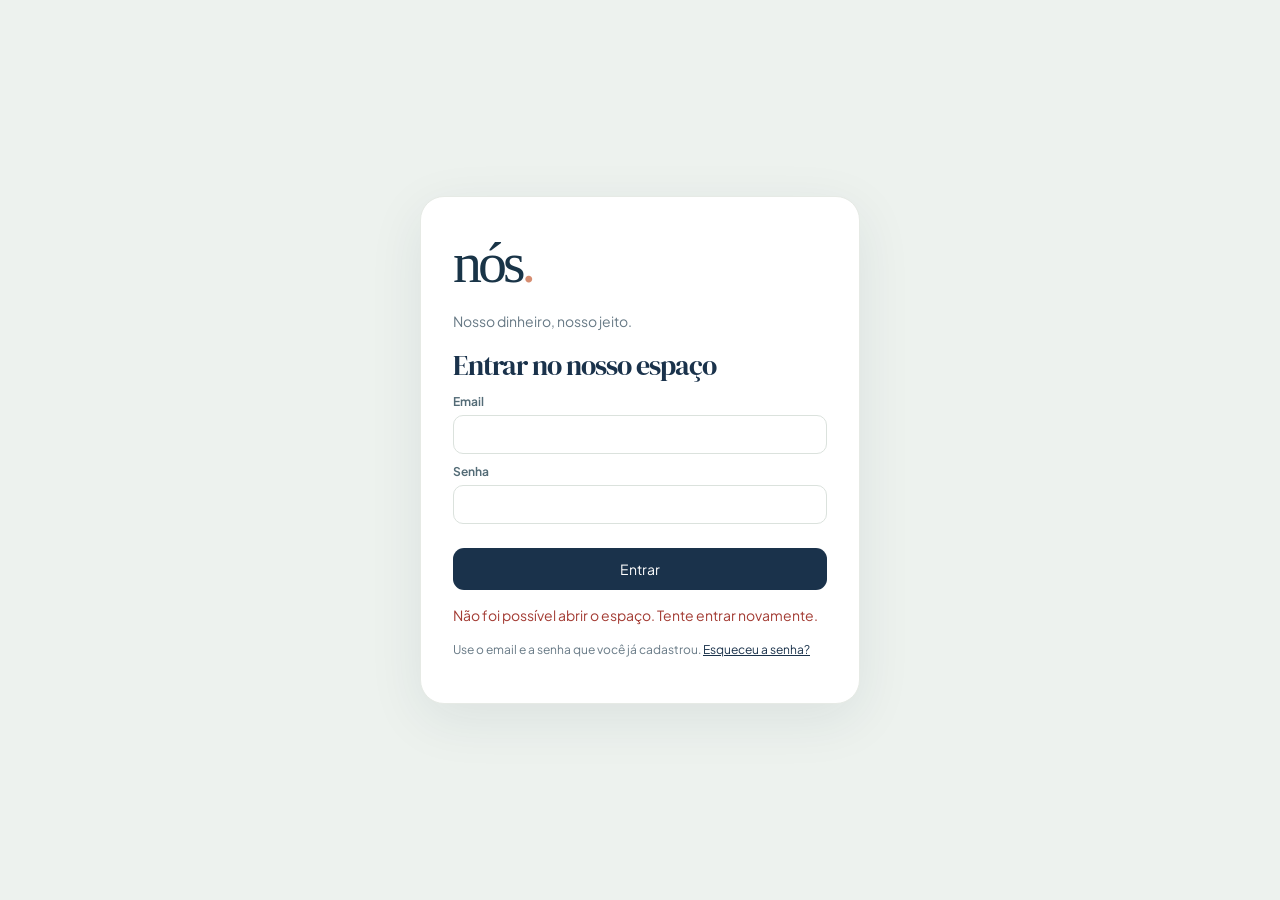
==== index.html @ 78477b03 "Permite abrir detalhes das receitas por categoria em index.html" ====
<!doctype html><html lang="pt"><head><link rel="manifest" href="/manifest.webmanifest"><link rel="apple-touch-icon" sizes="180x180" href="/icon-180.png"><link rel="icon" type="image/png" sizes="192x192" href="/icon-192.png"><meta name="apple-mobile-web-app-capable" content="yes"><meta name="apple-mobile-web-app-title" content="nós."><meta name="theme-color" content="#1A324B"><meta charset="utf-8"><meta name="viewport" content="width=device-width,initial-scale=1"><title>nós. · Finanças</title><link rel="preconnect" href="https://fonts.googleapis.com"><link rel="preconnect" href="https://fonts.gstatic.com" crossorigin><link href="https://fonts.googleapis.com/css2?family=DM+Serif+Display&family=Plus+Jakarta+Sans:wght@400;500;600;700&display=swap" rel="stylesheet"><link rel="stylesheet" href="nos.css"></head><body><section id="loginScreen" class="login-screen" hidden><div class="login-card"><div class="login-brand">nós<span>.</span></div><p>Nosso dinheiro, nosso jeito.</p><h1>Entrar no nosso espaço</h1><form id="loginForm"><label>Email<input id="loginEmail" type="email" autocomplete="username" required></label><label>Senha<input id="loginPassword" type="password" autocomplete="current-password" required></label><button type="submit" id="loginButton">Entrar</button><p id="loginError" role="alert" class="login-error"></p></form><p class="login-help">Use o email e a senha que você já cadastrou. <a href="reset-password.html">Esqueceu a senha?</a></p></div></section><div class="shell" id="appShell" hidden><header><div><strong class="brand">nós<span>.</span></strong><small data-space-tagline>nosso dinheiro, nosso jeito</small></div><div class="headright"><span id="identity">Conectando…</span><button type="button" id="logout" class="soft" hidden>Sair</button><a href="casal-convite.html" data-space-only="couple">Convites</a></div></header><div id="alert" role="status"></div><main><section class="page active" id="inicio"><div class="intro"><div><div class="eyebrow" data-space-eyebrow>NOSSO ESPAÇO FINANCEIRO</div><h1>O dinheiro com mais leveza.</h1><p data-space-intro>Um lugar para cuidar do que é nosso, juntos.</p></div><div class="monthwrap"><label>Mês <input type="month" id="month" min="2026-11"></label></div></div><div class="stats"><article class="stat dark"><div class="balance-title-row"><small>Saldo total das contas</small><button type="button" id="viewAccountBalances" class="balance-eye" aria-label="Ver saldo por conta" title="Ver saldo por conta"><svg viewBox="0 0 24 24" width="22" height="22" fill="none" stroke="currentColor" stroke-width="1.8" stroke-linecap="round" stroke-linejoin="round" aria-hidden="true"><path d="M2 12s3.6-7 10-7 10 7 10 7-3.6 7-10 7S2 12 2 12Z"/><circle cx="12" cy="12" r="3"/></svg></button></div><strong id="balance">€ 0,00</strong><span>Saldo inicial + todos os movimentos</span></article><article class="stat"><small>Receitas do mês</small><strong id="income">€ 0,00</strong></article><article class="stat"><small>Despesas do mês</small><strong id="expense">€ 0,00</strong></article><details class="investment-disclosure"><summary>Investimentos <span class="investment-expand">Ver património investido</span></summary><div class="investment-detail-grid"><div><small>Investido · indisponível para uso</small><strong id="invested">€ 0,00</strong></div><div><small>Património total · disponível + investido</small><strong id="netWorth">€ 0,00</strong></div></div><div id="investmentCurrencies" class="investment-currencies"></div></details></div><article class="panel"><div class="panelhead"><h2>Previsão do mês</h2><button class="soft" data-page="movimentos">Gerir fixos</button></div><div id="forecast"></div><p class="forecast-help">Valores previstos não alteram o saldo. Só os movimentos efetivamente registados entram nas contas.</p></article><div class="two"><article class="panel"><div class="panelhead"><h2>Movimentos recentes</h2><button class="textbtn" data-page="movimentos">Ver todos →</button></div><div id="recent"></div></article><article class="panel"><h2>Nosso planejamento</h2><div id="modeSummary"></div><h3>Metas</h3><div id="goalsSummary"></div><h3>Orçamento por categoria</h3><div id="homeBudgetChart"></div><button class="soft" data-page="casal">Gerir metas e perfis</button></article></div></section>
<section class="page" id="movimentos"><div class="sectionhead"><div><div class="eyebrow">O DIA A DIA</div><h1>Movimentos</h1></div><button data-modal="transaction">+ Novo movimento</button></div><article class="panel"><div class="panelhead"><h2>Receitas e gastos fixos</h2><button data-modal="recurring">+ Fixo</button></div><p class="forecast-help">Cadastre valores mensais previstos. Use “Registar” para criar um movimento real, podendo ajustar o valor e a nota antes de guardar.</p><div id="recurringList"></div></article><article class="panel"><div class="panelhead"><h2>Investimentos</h2><button id="newInvestment" data-modal="investment">+ Investir / Resgatar</button></div><div id="investmentMovements"></div></article><div class="panel"><div class="movements-list-header"><h2>Movimentos</h2><button type="button" class="movements-add-button" data-modal="transaction">+ Movimento</button></div><div class="filters"><label>Tipo <select id="filterKind"><option value="">Todos</option><option value="income">Receitas</option><option value="expense">Despesas</option><option value="transfer">Transferências</option></select></label><label>Conta <select id="filterAccount"><option value="">Todas as contas</option></select></label><label>Categoria <select id="filterCategory"><option value="">Todas as categorias</option></select></label><label>Período <select id="filterPeriod"><option value="month">Mês selecionado</option><option value="all">Todo o histórico novo</option></select></label></div><div id="txList"></div></div></section>
<section class="page" id="contas"><div class="sectionhead"><div><div class="eyebrow">NOSSO JEITO</div><h1 data-space-label>Casal</h1></div></div><div class="casal-tabs" aria-label="Secções de Casal"><button type="button" data-page="casal">Perfis e organização</button><button type="button" data-page="contas">Contas e categorias</button></div><div class="sectionhead"><h2>Contas bancárias</h2><button data-modal="account">+ Nova conta</button></div><p class="hint">As contas criadas nesta versão são compartilhadas com as duas pessoas. As contas antigas não aparecem aqui.</p><div id="accountCards" class="accountgrid"></div><div class="panel"><h2>Categorias</h2><button class="soft" data-modal="category">+ Nova categoria</button><div id="categoryList"></div></div></section>
<section class="page" id="casal"><div class="sectionhead"><div><div class="eyebrow">NOSSO JEITO</div><h1 data-space-label>Casal</h1></div></div><div class="casal-tabs" aria-label="Secções de Casal"><button type="button" data-page="casal">Perfis e organização</button><button type="button" data-page="contas">Contas e categorias</button></div><div class="two"><article class="panel"><h2 data-space-label>Casal</h2><div id="profiles"></div></article><article class="panel"><div class="panelhead"><h2>Patrimônio investido</h2><button id="sharedInvestmentEdit" class="soft" data-modal="investmentShared">Editar saldo inicial do casal</button></div><div id="investmentSummary"></div></article><article class="panel" data-space-only="couple"><h2>Como organizamos o dinheiro</h2><p class="hint">O modelo é escolhido por mês. No modo conjunto não há percentuais nem acertos entre vocês.</p><form id="modeForm"><label>Mês de vigência<input type="month" id="modeMonth" min="2026-11" required></label><label>Modelo financeiro<select id="financialMode"><option value="joint">Conjunto — tudo da família</option><option value="hybrid">Híbrido</option><option value="separate">Individual</option></select></label><div id="splitBlock"><label>Regra de divisão<select id="splitRule"><option value="equal">50/50</option><option value="proportional">Proporcional aos rendimentos</option><option value="custom">Percentuais personalizados</option><option value="fixed">Valor fixo combinado</option></select></label><div id="customSplitFields" hidden><label>Percentual da primeira pessoa (%)<input type="number" id="splitFirst" min="0" max="100" step="0.01" value="50"></label><label>Percentual da segunda pessoa (%)<input type="number" id="splitSecond" min="0" max="100" step="0.01" value="50"></label></div><div id="fixedSplitFields" hidden><label>Valor fixo combinado (€)<input type="number" id="splitFixed" min="0" step="0.01" value="0"></label></div></div><button type="submit">Guardar configuração</button></form><div id="proportionHelp" class="hint"></div><article class="panel" id="settlementCard" data-space-only="couple"><h2>Acertos proporcionais</h2><div id="settlementPanel"></div></article><div id="modeHistory"></div></article></div><article class="panel"><div class="panelhead"><h2>Nossas metas</h2><button data-modal="goal">+ Nova meta</button></div><div id="goalsList"></div></article><article class="panel"><h2>Orçamento por categoria</h2><form id="budgetForm" class="inlineform"><label>Categoria<select id="budgetCategory"></select></label><label>Limite do mês (€)<input type="number" min="0" step="0.01" id="budgetAmount" required></label><button>Guardar limite</button></form><div id="budgetList"></div></article></section>
<section class="page" id="relatorios"><div class="sectionhead"><div><div class="eyebrow">OLHAR PARA FRENTE</div><h1>Relatórios</h1></div></div><div class="panel"><div class="report-filter-bar"><label>Mês do relatório<input id="reportMonth" type="month" min="2026-11"></label><label>Comparar com<input id="reportCompareMonth" type="month" min="2026-11"></label></div><div class="report-charts"><section class="chart-card"><h2>Despesas por categoria</h2><div class="donut-layout"><div id="categoryChart"></div><div id="categoryLegend"></div></div><div id="categoryDetail" class="category-detail" hidden></div></section><section class="chart-card"><h2>Evolução dos últimos 6 meses</h2><div id="monthlyChart" class="monthly-bars"></div><div id="reportComparison" class="report-comparison" hidden></div></section><section class="chart-card"><h2>Receitas realizadas por categoria</h2><div id="incomeCategoryChart"></div><div id="incomeCategoryDetail" class="category-detail" hidden></div></section><section class="chart-card"><h2>Orçamento por categoria</h2><div id="budgetChart"></div></section></div><div id="reportStats" class="report-stats-compact"></div><h2>Movimentos do mês</h2><div id="reportRows"></div></div><div class="reportactions"><button id="excel">Exportar Excel (.xlsx)</button><button class="soft" id="pdf">Guardar PDF / Imprimir</button></div></section></main><nav><button class="selected" data-page="inicio">⌂<span>Início</span></button><button data-page="movimentos">⇄<span>Movimentos</span></button><button type="button" class="mobile-add-transaction" data-modal="transaction" aria-label="Adicionar movimento" title="Novo movimento">+</button><button data-page="casal">♡<span>Casal</span></button><button data-page="relatorios">▥<span>Relatórios</span></button></nav></div>
<dialog id="accountBalancesDialog" aria-labelledby="accountBalancesTitle"><div class="dialoghead"><h2 id="accountBalancesTitle">Saldo por conta</h2><button type="button" id="closeAccountBalances" class="iconbtn" aria-label="Fechar">×</button></div><div id="accountBalancesList"></div><div class="account-balances-total"><span>Saldo total das contas</span><strong id="accountBalancesTotal"></strong></div></dialog><dialog id="dialog"><form id="entityForm"><div class="dialoghead"><h2 id="dialogTitle">Novo</h2><button type="button" id="closeDialog" class="iconbtn">×</button></div><div id="fields"></div><div class="dialogactions"><button type="button" class="soft" id="cancelDialog">Cancelar</button><button type="submit">Guardar</button></div></form></dialog>
<script src="supabase.umd.js"></script><script src="nos.js"></script></body></html>
---- nos.css ----
:root{--navy:#193447;--ink:#253c4a;--muted:#82909a;--ivory:#f7f7f2;--peach:#f7ded0;--sage:#e0eee5;--border:#e6eae5}*{box-sizing:border-box}body{margin:0;background:#e9eeeb;color:var(--ink);font-family:Inter,system-ui,-apple-system,Segoe UI,sans-serif;font-size:14px}.shell{max-width:1180px;min-height:100vh;margin:auto;background:var(--ivory);padding:0 38px 105px;box-shadow:0 15px 70px #203b4615}header{height:94px;display:flex;justify-content:space-between;align-items:center;border-bottom:1px solid var(--border)}.brand{font-family:Georgia,serif;font-size:52px;letter-spacing:-4px;color:var(--navy)}.brand span{color:#d68d71}header small{display:block;color:var(--muted);font-size:11px;margin-top:-6px}.headright{display:flex;align-items:center;gap:20px;color:var(--muted)}a{color:var(--navy)}main{padding-top:32px}.page{display:none}.page.active{display:block}.intro,.sectionhead{display:flex;align-items:center;justify-content:space-between;gap:15px;margin-bottom:27px}.eyebrow{color:#bb836f;font-size:10px;letter-spacing:2px;font-weight:800}h1{font-family:Georgia,serif;color:var(--navy);font-size:35px;letter-spacing:-1px;margin:9px 0}h2{font-family:Georgia,serif;font-size:23px;color:var(--navy);margin:0 0 18px}h3{font-size:15px;color:var(--navy);margin:20px 0 8px}p{line-height:1.6;color:#677985}.intro p{margin:0}.stats{display:grid;grid-template-columns:2fr 1fr 1fr;gap:16px;margin-bottom:24px}.stat{background:white;border:1px solid var(--border);border-radius:20px;padding:25px;min-height:140px}.stat.dark{background:var(--navy);color:white}.stat small,.stat span{display:block;opacity:.7}.stat strong{display:block;font-size:29px;margin:14px 0 8px;letter-spacing:-1px}.two{display:grid;grid-template-columns:1.3fr 1fr;gap:20px;margin-bottom:20px}.panel{background:#fff;border:1px solid var(--border);border-radius:20px;padding:25px;margin-bottom:20px}.panelhead{display:flex;justify-content:space-between;align-items:center;gap:10px}.panelhead h2{margin-bottom:15px}button{cursor:pointer;border:0;border-radius:11px;background:var(--navy);color:#fff;padding:12px 16px;font-weight:650;font:inherit}button:hover{filter:brightness(1.1)}button.soft{background:var(--sage);color:var(--navy)}button.textbtn{background:transparent;color:#b67860;padding:4px}button.danger{background:#fbe6e3;color:#9a3c35}button.tiny{font-size:12px;padding:6px 10px;margin-left:6px}label{display:block;color:#536b76;font-weight:650;font-size:12px;margin:10px 0}input,select,textarea{display:block;width:100%;margin-top:6px;padding:11px 12px;border:1px solid #dbe2dd;border-radius:10px;background:white;color:var(--ink);font:inherit}input:focus,select:focus{outline:2px solid #a2c8b7}input[type=month]{min-width:145px}.filters,.inlineform,.reportactions{display:flex;gap:14px;align-items:end;flex-wrap:wrap}.filters label{min-width:170px}.accountgrid{display:grid;grid-template-columns:repeat(auto-fit,minmax(240px,1fr));gap:15px;margin-bottom:24px}.account{background:white;border:1px solid var(--border);border-radius:17px;padding:22px}.account strong{font-size:24px;display:block;margin:14px 0}.item{padding:14px 0;border-bottom:1px solid #edf0ed;display:flex;align-items:center;justify-content:space-between;gap:12px}.item:last-child{border:0}.item b{display:block}.item small{color:var(--muted);display:block;margin-top:4px}.amount{font-weight:750;white-space:nowrap}.positive{color:#2b8b70}.negative{color:#d27b66}.empty{color:var(--muted);padding:24px 0}.hint{background:#f3f6f2;border-radius:12px;padding:12px 15px}.pill{display:inline-block;background:#f4e9df;padding:5px 9px;border-radius:20px;color:#8a5a49;font-size:11px}.rowactions{display:flex;align-items:center;flex-wrap:wrap;justify-content:flex-end}nav{position:fixed;bottom:0;left:50%;transform:translateX(-50%);width:min(1180px,100%);height:78px;display:flex;justify-content:center;background:#fff;border-top:1px solid var(--border);z-index:10}nav button{flex:1;max-width:175px;background:transparent;color:#91a0a6;border-radius:0;font-size:22px;padding:9px 4px}nav button span{display:block;font-size:11px;margin-top:3px}nav button.selected{color:var(--navy);background:#f1f5f1}#alert:not(:empty){margin:14px 0;padding:12px 18px;border-radius:12px;background:#f5e7df;color:#713f32}dialog{width:min(480px,94vw);border:0;border-radius:22px;box-shadow:0 20px 100px #172b4050;padding:25px}dialog::backdrop{background:#172b4080}.dialoghead,.dialogactions{display:flex;justify-content:space-between;align-items:center;gap:12px}.dialogactions{justify-content:flex-end;margin-top:20px}.iconbtn{background:#eee;color:#333;font-size:22px;padding:4px 12px}.reportactions{margin:20px 0}#reportRows{overflow-x:auto}table{border-collapse:collapse;width:100%;font-size:12px}td,th{text-align:left;border-bottom:1px solid #e7ece8;padding:11px 9px}#modeHistory{margin-top:18px}#modeHistory small{display:block;margin:8px 0}@media(max-width:700px){.shell{padding:0 15px 95px}.brand{font-size:43px}header{height:75px}.headright{font-size:11px;gap:8px}.intro,.sectionhead{align-items:start}.intro{flex-direction:column}.stats{grid-template-columns:1fr 1fr}.stat.dark{grid-column:1/-1}.stat{padding:18px;min-height:100px}.stat strong{font-size:23px}.two{grid-template-columns:1fr}.panel{padding:18px}.sectionhead h1,h1{font-size:30px}nav{height:70px}nav button{font-size:19px}nav button span{font-size:10px}}@media print{header,nav,button,.monthwrap,.filters,#alert,.reportactions{display:none!important}.shell{box-shadow:none;padding:0}.page{display:none!important}#relatorios{display:block!important}.panel{border:0;padding:0}body{background:white}}

[hidden]{display:none!important}.login-screen{min-height:100vh;display:grid;place-items:center;padding:24px;background:#edf2ee}.login-card{background:white;border:1px solid #e6eae5;border-radius:24px;padding:32px;width:min(440px,100%);box-shadow:0 15px 55px #19344715}.login-brand{font-family:Georgia,serif;font-size:58px;letter-spacing:-4px;color:#193447}.login-brand span{color:#d68d71}.login-card h1{font-size:28px}.login-card form button{width:100%;margin-top:14px}.login-error{color:#a33b33;min-height:1.5em}.login-help{font-size:12px}.headright #logout{padding:8px 12px;font-size:12px}

/* Relatórios visuais e notas dos movimentos */
.report-charts{display:grid;grid-template-columns:1fr 1fr;gap:18px;margin:20px 0}.chart-card{border:1px solid var(--border);border-radius:16px;padding:20px;min-width:0}.chart-card:last-child{grid-column:1/-1}.chart-card h2{font-size:19px}.donut-layout{display:flex;align-items:center;gap:22px;flex-wrap:wrap}.donut{width:190px;height:190px;border-radius:50%;display:grid;place-items:center;flex-shrink:0}.donut-center{background:white;border-radius:50%;width:115px;height:115px;display:flex;flex-direction:column;justify-content:center;align-items:center;text-align:center;padding:8px}.donut-center small{color:var(--muted);font-size:11px}.donut-center strong{font-size:17px}.chart-legend-row{display:grid;grid-template-columns:12px minmax(85px,1fr) auto auto;gap:8px;align-items:center;margin:9px 0}.chart-legend-row small{color:var(--muted)}.legend-dot{width:10px;height:10px;border-radius:3px}.monthly-bars{height:240px;display:flex;align-items:stretch;gap:8px}.month-bar-col{flex:1;min-width:0;display:flex;flex-direction:column;align-items:center;gap:7px}.month-bar-col b{font-size:10px;white-space:nowrap}.month-bar-col small{font-size:10px;color:var(--muted)}.bar-track{height:175px;width:100%;max-width:44px;background:#f0f4f0;border-radius:7px;display:flex;align-items:flex-end;overflow:hidden}.bar-fill{width:100%;background:#79a895;border-radius:7px 7px 0 0;min-height:0}.budget-chart-row{margin:16px 0}.budget-chart-row>div:first-child{display:flex;justify-content:space-between;gap:12px}.budget-chart-row small{color:var(--muted)}.budget-track{height:11px;background:#eef1ec;border-radius:8px;overflow:hidden;margin-top:7px}.budget-fill{height:100%;background:#79a895;border-radius:8px}.budget-fill.over{background:#d78e72}.tx-note{max-width:550px;white-space:pre-wrap;overflow-wrap:anywhere;color:#637783!important}@media(max-width:750px){.report-charts{grid-template-columns:1fr}.chart-card:last-child{grid-column:auto}.donut{width:160px;height:160px}.donut-center{width:100px;height:100px}.chart-legend-row{font-size:12px}}@media print{.report-charts{grid-template-columns:1fr 1fr}.chart-card{break-inside:avoid}.donut{-webkit-print-color-adjust:exact;print-color-adjust:exact}.bar-fill,.budget-fill{-webkit-print-color-adjust:exact;print-color-adjust:exact}}

/* Navegação adaptativa: lateral no desktop, inferior no celular. */
@media (min-width:901px){
  .shell{max-width:1280px;display:grid;grid-template-columns:218px minmax(0,1fr);grid-template-rows:auto auto 1fr;column-gap:0;padding:0 34px 54px 0;align-items:start}
  .shell>header{grid-column:2;grid-row:1;padding-left:34px}
  .shell>#alert{grid-column:2;grid-row:2;margin-left:34px}
  .shell>main{grid-column:2;grid-row:3;padding-left:34px;min-width:0}
  .shell>nav{grid-column:1;grid-row:1 / 4;position:sticky;top:0;left:auto;bottom:auto;transform:none;width:218px;max-width:none;height:100vh;min-height:620px;display:flex;flex-direction:column;justify-content:flex-start;align-items:stretch;padding:118px 14px 26px;gap:8px;background:#fff;border-top:0;border-right:1px solid var(--border);box-shadow:none;z-index:10}
  .shell>nav::before{content:'MENU';position:absolute;top:87px;left:26px;color:#a2afb0;font-size:10px;letter-spacing:2px;font-weight:800}
  .shell>nav button{flex:0 0 auto;max-width:none;width:100%;display:flex;align-items:center;justify-content:flex-start;gap:15px;text-align:left;border-radius:12px;padding:15px 15px;font-size:23px;line-height:1;background:transparent;color:#81929a;transition:background .15s,color .15s}
  .shell>nav button span{display:inline;font-size:14px;margin-top:0;font-weight:650}
  .shell>nav button.selected{color:var(--navy);background:#eaf2ed}
  .shell>nav button:hover{background:#f0f4f0;filter:none}
}
@media (min-width:901px) and (max-width:1120px){.shell{grid-template-columns:188px minmax(0,1fr);padding-right:20px}.shell>nav{width:188px}.shell>header,.shell>main{padding-left:24px}.shell>#alert{margin-left:24px}.stats{grid-template-columns:1.5fr 1fr 1fr}.stat{padding:18px}.stat strong{font-size:23px}}
@media print{.shell{display:block!important;padding:0!important}.shell>main{padding:0!important}}

.forecast-grid{display:grid;grid-template-columns:repeat(4,minmax(0,1fr));gap:12px}.forecast-grid>div{background:#f5f7f4;padding:15px;border-radius:12px}.forecast-grid small{display:block;color:#71848b;margin-bottom:9px}.forecast-grid b{font-size:19px}.forecast-help{font-size:12px;color:#72838c}@media(max-width:700px){.forecast-grid{grid-template-columns:1fr 1fr}.forecast-grid b{font-size:16px}}

/* Ajustes de usabilidade — 10/11/2026 */
#inicio .panelhead:has([data-page="movimentos"]){margin-bottom:24px;}
#inicio .panelhead:has([data-page="movimentos"]) + #forecast{margin-top:18px;}
.account h2{margin-top:16px !important;}
.forecast-tag,.realized-tag{display:inline-flex;align-items:center;font-size:.72rem;font-weight:750;border-radius:999px;padding:3px 7px;margin-right:5px;background:#f4e9d9;color:#73592e;}
.realized-tag{background:#e0f0e7;color:#286348;}
.income-bar-fill{height:100%;background:#6f9d8b;border-radius:999px;}
.emoji-grid{display:grid;grid-template-columns:repeat(8,minmax(0,1fr));gap:5px;padding:10px;margin:8px 0;background:#f8f8f5;border:1px solid #dde4df;border-radius:12px;max-height:200px;overflow:auto;}
.emoji-grid[hidden]{display:none;}
.emoji-option{font-size:1.3rem;min-height:37px;padding:3px;border-radius:8px;background:white;color:#1d3442;}
.emoji-option:hover{background:#e0f0e7;}
@media(max-width:600px){.emoji-grid{grid-template-columns:repeat(6,minmax(0,1fr));}}

/* Patrimônio investido separado do saldo disponível */
.stats{grid-template-columns:repeat(auto-fit,minmax(175px,1fr));}
#investmentSummary .item small{display:block;}
@media(max-width:650px){.stats{grid-template-columns:repeat(2,minmax(0,1fr));}}

/* Refinamentos visuais solicitados: preservar o destaque do saldo e recolher investimentos. */
.stats{grid-template-columns:repeat(2,minmax(0,1fr));}
.stats>.stat.dark{grid-column:1/-1;min-height:220px;padding:34px 38px;display:flex;flex-direction:column;justify-content:center;}
.stats>.stat.dark strong{font-size:clamp(38px,5vw,55px);margin:18px 0 10px;}
.stats>.stat.dark small{font-size:17px;}
.stats>.stat.dark span{font-size:14px;}
.investment-disclosure{grid-column:1/-1;border:1px solid var(--border);background:#fff;border-radius:18px;overflow:hidden;}
.investment-disclosure summary{list-style:none;cursor:pointer;display:flex;align-items:center;justify-content:space-between;gap:12px;padding:17px 22px;font-weight:750;color:var(--navy);}
.investment-disclosure summary::-webkit-details-marker{display:none;}
.investment-disclosure summary::after{content:'⌄';font-size:23px;color:#6f8690;}
.investment-disclosure[open] summary::after{content:'⌃';}
.investment-expand{font-weight:500;color:#7a8b93;font-size:12px;margin-left:auto;}
.investment-detail-grid{display:grid;grid-template-columns:repeat(2,minmax(0,1fr));gap:14px;padding:0 22px 20px;}
.investment-detail-grid>div{background:#f4f7f4;border-radius:13px;padding:18px;}
.investment-detail-grid small{display:block;color:#647983;font-size:12px;}
.investment-detail-grid strong{display:block;color:var(--navy);font-size:25px;margin-top:9px;}
#proportionHelp{font-size:13px;line-height:1.55;overflow-wrap:anywhere;}
#proportionHelp p{margin:0 0 8px;}
#settlementCard{margin-top:18px;padding:22px;}
#settlementCard h2{font-size:21px;}
/* Gráfico circular centrado e legenda em coluna, evitando que o gráfico fique colado à esquerda. */
.donut-layout{display:flex;flex-direction:column;align-items:stretch;gap:20px;}
#categoryChart{width:100%;display:flex;justify-content:center;align-items:center;min-height:205px;}
#categoryLegend{width:100%;}
#categoryChart .donut{width:min(225px,70vw);height:min(225px,70vw);}
/* Receitas e limites lado a lado; limite de orçamento em laranja. */
.report-charts .chart-card:last-child{grid-column:auto;}
.budget-fill,.budget-fill.over{background:#e7a45f;}
@media(max-width:750px){.report-charts{grid-template-columns:1fr;}.investment-detail-grid{grid-template-columns:1fr;}.stats>.stat.dark{min-height:185px;padding:26px;}}

/* Restaurar exatamente a fila de três cartões antes de Investimentos. */
@media(min-width:751px){.stats{grid-template-columns:2fr 1fr 1fr;}.stats>.stat.dark{grid-column:auto;min-height:190px;padding:30px 32px;}.stats>.stat.dark strong{font-size:clamp(32px,3.5vw,49px);}.stats>.stat.dark small{font-size:15px;}.stats>.stat.dark span{font-size:14px;}.stats>.stat:not(.dark){min-height:190px;padding:30px 26px;}.stats>.stat:not(.dark) strong{font-size:clamp(25px,2.5vw,37px);}.investment-disclosure{grid-column:1/-1;}}
@media(max-width:750px){.stats{grid-template-columns:repeat(2,minmax(0,1fr));}.stats>.stat.dark{grid-column:1/-1;}.investment-disclosure{grid-column:1/-1;}}

/* Cartões do resumo ligeiramente mais compactos, sem alterar a ordem. */
@media (min-width:751px){
  #inicio .stats{grid-template-columns:minmax(0,1.8fr) minmax(0,1fr) minmax(0,1fr);gap:13px;}
  #inicio .stats>.stat{min-width:0;min-height:166px;padding:24px 24px;}
  #inicio .stats>.stat.dark{padding:24px 28px;}
  #inicio .stats>.stat.dark strong{font-size:clamp(30px,3.1vw,44px);}
  #inicio .stats>.stat:not(.dark) strong{font-size:clamp(23px,2.25vw,34px);}
}

/* Ajuste 10/11: cartões mais compactos conforme referência enviada. */
@media (min-width:751px){
  #inicio .stats{grid-template-columns:minmax(0,1.75fr) minmax(0,1fr) minmax(0,1fr);gap:12px;}
  #inicio .stats>.stat{min-height:142px;padding:20px 21px;border-radius:19px;}
  #inicio .stats>.stat.dark{padding:20px 24px;}
  #inicio .stats>.stat.dark strong{font-size:clamp(27px,2.65vw,39px);margin:12px 0 8px;}
  #inicio .stats>.stat:not(.dark) strong{font-size:clamp(22px,2.05vw,31px);margin:12px 0 8px;}
  #inicio .stats>.stat small{font-size:14px;}
  #inicio .stats>.stat.dark span{font-size:13px;}
}


/* UI Kit Gemini integrado com a aplicação existente — apenas apresentação. */
:root{--navy:#1A324B;--ink:#1A324B;--muted:#7A8C9E;--ivory:#F8F6F0;--border:#E8ECF0;--terracotta:#D98268;--sage:#e5f0e9}
body{background:#eeeae3;color:var(--ink);font-family:'Plus Jakarta Sans',Inter,system-ui,-apple-system,Segoe UI,sans-serif}
.shell{background:var(--ivory)}
.brand,h1,h2{font-family:'DM Serif Display',Georgia,serif;font-weight:400}
.brand span{color:var(--terracotta)}
.panel,.stat:not(.dark),.account,.chart-card,.investment-disclosure{background:#fff;border-color:var(--border);box-shadow:0 4px 16px -2px rgba(26,50,75,.045)}
.panel,.stat,.account{border-radius:22px}
button{transition:background .15s,transform .15s,filter .15s}
button:active{transform:scale(.98)}
button:focus-visible,a:focus-visible,input:focus-visible,select:focus-visible{outline:2px solid var(--terracotta);outline-offset:2px}
button:not(.soft):not(.textbtn):not(.tiny):not(.danger):not(.iconbtn):not(.mobile-add-transaction){background:var(--navy)}
.sectionhead>button[data-modal=transaction]{background:var(--terracotta)!important}
input:focus,select:focus,textarea:focus{outline:2px solid rgba(217,130,104,.4);border-color:var(--terracotta)}
#recent,#txList{display:flex;flex-direction:column;gap:9px;margin-top:12px}
#recent .tx-item,#txList .tx-item{border:1px solid transparent;background:#F8F6F0;border-radius:15px;padding:13px 14px;gap:12px;align-items:center;transition:background .15s,border-color .15s}
#recent .tx-item:hover,#txList .tx-item:hover{background:#F6E6E1;border-color:#efd9d0}
.tx-main{display:flex;align-items:center;gap:12px;min-width:0;flex:1}
.tx-copy{min-width:0;overflow-wrap:anywhere}
.tx-copy b{font-size:13px;color:var(--navy)}
.tx-copy small{font-size:11px;line-height:1.5}
.tx-type-dot{display:block;width:11px;height:11px;border-radius:50%;flex:none;background:var(--terracotta)}
.tx-income .tx-type-dot{background:#6b9e86}.tx-transfer .tx-type-dot{background:#8198b0}
.tx-item .rowactions{gap:5px}.tx-item .amount{font-size:14px;letter-spacing:-.2px}
.tx-item .negative{color:#B96550}.tx-item .positive{color:#397e65}
.tx-item .tiny{font-size:10px;padding:5px 8px;margin-left:2px}
#inicio .stats>.stat.dark{background:var(--navy)}
#inicio .stats>.stat.dark strong{color:white}
.mobile-add-transaction{display:none}
@media(max-width:900px){
  .shell>nav,nav{background:var(--navy);border-top:0;box-shadow:0 -6px 28px rgba(26,50,75,.16);height:76px;padding:8px 5px max(7px,env(safe-area-inset-bottom));justify-content:space-around}
  nav button{color:#b8c4d0!important;background:transparent!important;border-radius:12px;max-width:none;font-size:20px;padding:5px 2px;min-width:0}
  nav button span{color:inherit;font-size:10px}
  nav button.selected{color:var(--terracotta)!important;background:transparent!important;position:relative}
  nav button.selected::after{content:'';position:absolute;bottom:0;left:50%;transform:translateX(-50%);width:6px;height:6px;border-radius:50%;background:var(--terracotta)}
  nav button:nth-child(2){margin-right:25px}
  nav button:nth-child(3){margin-left:25px}
  nav .mobile-add-transaction{display:flex!important;align-items:center;justify-content:center;position:absolute;left:50%;top:-16px;transform:translateX(-50%);width:56px;height:56px;border-radius:50%;border:4px solid var(--ivory);background:var(--terracotta)!important;color:white!important;font-size:32px;font-weight:400;box-shadow:0 5px 20px rgba(217,130,104,.35);padding:0;z-index:2}
  nav .mobile-add-transaction:active{transform:translateX(-50%) scale(.95)}
  .shell{padding-bottom:110px}
  #recent .tx-item,#txList .tx-item{flex-wrap:wrap}
  .tx-item .rowactions{margin-left:23px;justify-content:flex-start}
}
@media(max-width:380px){nav button span{font-size:9px}.tx-item .amount{font-size:13px}}
@media print{nav .mobile-add-transaction{display:none!important}}

/* Ajustes finais — navegação desktop discreta e movimentos em creme */
@media(min-width:901px){
 .shell>nav button,.shell>nav button:hover,.shell>nav button.selected{background:transparent!important;box-shadow:none!important;}
 .shell>nav button{border-left:3px solid transparent;border-radius:0 10px 10px 0;color:#6f8190!important;}
 .shell>nav button.selected{border-left-color:var(--terracotta);color:var(--navy)!important;font-weight:700;}
 .shell>nav button:hover{color:var(--navy)!important;}
}
#recent .tx-item,#txList .tx-item{background:#F8F6F0!important;border:1px solid #F0EDE7!important;}
#recent .tx-item:hover,#txList .tx-item:hover{background:#F4F1EB!important;border-color:#E9E3DA!important;}
.tx-type-icon{display:flex;align-items:center;justify-content:center;flex:0 0 38px;width:38px;height:38px;border-radius:12px;background:#fff;color:var(--terracotta);font-size:19px;font-weight:700;line-height:1;}
.tx-income .tx-type-icon{color:#397e65}.tx-transfer .tx-type-icon{color:#68829a}


/* Correção mobile 11-11: seis espaços reais na barra, sem botão sobreposto. */
@media (max-width:900px) {
  .shell>nav, nav {
    display:grid;
    grid-template-columns:repeat(6,minmax(0,1fr));
    align-items:center;
    justify-content:stretch;
    gap:0;
    height:calc(72px + env(safe-area-inset-bottom, 0px));
    padding:7px 4px calc(7px + env(safe-area-inset-bottom, 0px));
  }
  .shell>nav>button, nav>button {
    width:100%;min-width:0;max-width:none;
    margin:0!important;
    padding:5px 0;
    align-self:center;
    justify-self:center;
    line-height:1.1;
  }
  .shell>nav>button:nth-child(1),nav>button:nth-child(1){grid-column:1;grid-row:1}
  .shell>nav>button:nth-child(2),nav>button:nth-child(2){grid-column:2;grid-row:1}
  .shell>nav>button:nth-child(3),nav>button:nth-child(3){grid-column:4;grid-row:1}
  .shell>nav>button:nth-child(4),nav>button:nth-child(4){grid-column:5;grid-row:1}
  .shell>nav>button:nth-child(5),nav>button:nth-child(5){grid-column:6;grid-row:1}
  .shell>nav>.mobile-add-transaction,nav>.mobile-add-transaction {
    grid-column:3;grid-row:1;
    display:flex!important;
    position:static!important;
    top:auto;left:auto;
    transform:none!important;
    width:48px;height:48px;
    border:3px solid #fff;
    border-radius:50%;
    margin:0 auto!important;
    padding:0;
    font-size:28px;
    z-index:1;
  }
  nav .mobile-add-transaction:active {transform:scale(.96)!important}
  nav button span{font-size:clamp(8px,2.1vw,10px)}
  .shell{padding-bottom:calc(100px + env(safe-area-inset-bottom, 0px))}
  /* iOS Safari amplia automaticamente inputs com texto inferior a 16px. */
  input,select,textarea,dialog input,dialog select,dialog textarea,
  .login-screen input,.login-screen select {font-size:16px!important}
  html{-webkit-text-size-adjust:100%;text-size-adjust:100%}
}

/* Cabeçalho da lista de movimentos */
.movements-list-header{display:flex;align-items:center;justify-content:space-between;gap:16px;margin-bottom:24px;flex-wrap:wrap}
.movements-list-header h2{margin:0}
.movements-add-button{background:#D98268;color:#fff;border-radius:12px;font-weight:700;white-space:nowrap}
.movements-add-button:hover{background:#c97159}
@media(max-width:480px){.movements-list-header{gap:12px;margin-bottom:20px}.movements-list-header h2{font-size:24px}.movements-add-button{padding:11px 13px;font-size:14px}}

/* Refinamento mobile — quatro destinos e ação central, sem sobreposição. */
.mobile-casal-accounts{display:none}
@media(max-width:900px){
  .shell>nav,nav{grid-template-columns:repeat(5,minmax(0,1fr))!important;gap:0!important;}
  .shell>nav>button[data-page="contas"],nav>button[data-page="contas"]{display:none!important}
  .shell>nav>button[data-page="inicio"],nav>button[data-page="inicio"]{grid-column:1!important;grid-row:1!important}
  .shell>nav>button[data-page="movimentos"],nav>button[data-page="movimentos"]{grid-column:2!important;grid-row:1!important}
  .shell>nav>.mobile-add-transaction,nav>.mobile-add-transaction{grid-column:3!important;grid-row:1!important;position:static!important;width:52px;height:52px;transform:none!important}
  .shell>nav>button[data-page="casal"],nav>button[data-page="casal"]{grid-column:4!important;grid-row:1!important}
  .shell>nav>button[data-page="relatorios"],nav>button[data-page="relatorios"]{grid-column:5!important;grid-row:1!important}
  nav button span{font-size:clamp(9px,2.5vw,11px)!important}
  .mobile-casal-accounts{display:flex;align-items:center;justify-content:space-between;gap:12px}
  .mobile-casal-accounts h2{margin:0 0 4px;font-size:22px}
  .mobile-casal-accounts p{margin:0;font-size:13px}
  .mobile-casal-accounts button{flex-shrink:0}
  .intro .monthwrap{width:auto;max-width:100%}
  .intro .monthwrap label{font-size:12px;margin:0}
  .intro input[type=month]{width:195px!important;min-width:0!important;max-width:100%;padding:10px 12px!important;font-size:16px!important;min-height:44px!important;border-radius:12px}
  #inicio .stats{gap:10px!important}
  #inicio .stats>.stat{min-width:0;min-height:0!important;padding:18px 15px!important;border-radius:20px!important}
  #inicio .stats>.stat.dark{padding:23px 22px!important}
  #inicio .stats>.stat strong{font-size:clamp(19px,5.3vw,26px)!important;letter-spacing:-.8px;overflow-wrap:anywhere}
  #inicio .stats>.stat.dark strong{font-size:clamp(30px,8vw,41px)!important}
  #inicio .stats>.stat small{font-size:12px!important}
  #inicio .stats>.stat.dark span{font-size:12px!important}
  #recurringList .item{display:grid!important;grid-template-columns:minmax(0,1fr) auto;align-items:start;gap:10px 12px;padding:17px 0}
  #recurringList .item>div:first-child{min-width:0;overflow-wrap:anywhere}
  #recurringList .rowactions{display:grid!important;grid-template-columns:repeat(2,minmax(0,1fr));gap:7px;align-items:center;justify-items:stretch;min-width:142px;max-width:166px}
  #recurringList .rowactions>b{grid-column:1/-1;text-align:right;font-size:17px;white-space:nowrap}
  #recurringList .rowactions>button{margin:0!important;padding:9px 7px!important;font-size:12px!important;min-height:36px;white-space:nowrap;text-align:center}
  #recurringList .rowactions>button[data-use-recurring]{grid-column:1/-1;grid-row:2;background:var(--navy)!important;color:white!important}
  #recurringList .rowactions>button[data-edit="recurring"]{grid-column:1;grid-row:3}
  #recurringList .rowactions>button[data-archive-recurring]{grid-column:2;grid-row:3}
  #recurringList .rowactions:not(:has([data-use-recurring]))>button[data-edit="recurring"]{grid-row:2}
  #recurringList .rowactions:not(:has([data-use-recurring]))>button[data-archive-recurring]{grid-row:2}
}
@media(max-width:370px){#recurringList .rowactions{min-width:126px;max-width:136px}#recurringList .rowactions>button{font-size:11px!important;padding:8px 4px!important}}

/* Casal: mesmas secções em desktop e telemóvel */
.shell main .casal-tabs{position:static;transform:none;width:100%;height:auto;display:flex;justify-content:flex-start;gap:8px;padding:5px;background:#f0f0ea;border:0;border-radius:15px;margin:0 0 22px;z-index:auto}
.shell main .casal-tabs button{flex:1;max-width:none;width:auto;background:transparent!important;color:#536b76!important;border:0;border-radius:11px;font-size:14px;line-height:1.3;font-weight:650;padding:12px 14px;white-space:normal}
.shell main .casal-tabs button.active{background:#fff!important;color:#193447!important;box-shadow:0 2px 8px #19344713}
@media(max-width:900px){
  .shell>nav{display:grid!important;grid-template-columns:repeat(5,minmax(0,1fr))!important;align-items:center!important;gap:0!important}
  .shell>nav>button[data-page="inicio"]{grid-column:1!important;grid-row:1!important}
  .shell>nav>button[data-page="movimentos"]{grid-column:2!important;grid-row:1!important}
  .shell>nav>.mobile-add-transaction{grid-column:3!important;grid-row:1!important;display:flex!important;align-items:center!important;justify-content:center!important;position:static!important;transform:none!important;line-height:1!important;padding:0 0 3px!important;font-family:Arial,sans-serif!important;font-size:32px!important;font-weight:400!important;width:52px!important;height:52px!important;margin:0 auto!important}
  .shell>nav>button[data-page="casal"]{grid-column:4!important;grid-row:1!important}
  .shell>nav>button[data-page="relatorios"]{grid-column:5!important;grid-row:1!important}
  .intro .monthwrap{width:auto;max-width:100%}
  .intro .monthwrap label{color:#617680;font-size:12px}
  .intro #month{width:177px!important;max-width:100%!important;min-width:0!important;min-height:42px!important;padding:9px 12px!important;border:1px solid #e1e4de!important;border-radius:12px!important;background:#eceee8!important;color:#193447!important;font-size:16px!important;font-weight:600!important;box-shadow:none!important}
}
@media(min-width:901px){.shell>nav>.mobile-add-transaction{display:none!important}}


/* Ajustes 10/11: separadores Casal independentes da navegação fixa */
.shell main .casal-tabs {display:grid!important;grid-template-columns:minmax(0,1fr) minmax(0,1fr)!important;width:100%!important;min-width:0!important;max-width:100%!important;position:relative!important;left:auto!important;bottom:auto!important;transform:none!important;height:auto!important;overflow:visible!important;box-shadow:none!important;margin:0 0 18px!important;padding:5px!important;background:#eceee9!important;}
.shell main .casal-tabs button {display:flex!important;align-items:center!important;justify-content:center!important;min-width:0!important;width:100%!important;max-width:none!important;min-height:48px!important;margin:0!important;white-space:normal!important;overflow-wrap:anywhere!important;line-height:1.25!important;font-size:clamp(12px,3.2vw,14px)!important;padding:10px 8px!important;}
.shell main .casal-tabs button.active {background:#fff!important;box-shadow:0 2px 8px #19344718!important;}
/* O conteúdo do diálogo mantém a mesma largura ao abrir o teclado e ao focar campos */
#dialog {box-sizing:border-box!important;max-width:calc(100vw - 24px)!important;max-height:calc(100dvh - 24px)!important;overflow-y:auto!important;overscroll-behavior:contain!important;}
#dialog #entityForm,#dialog #fields,#dialog label {min-width:0!important;max-width:100%!important;}
#dialog input,#dialog select,#dialog textarea {min-width:0!important;max-width:100%!important;box-sizing:border-box!important;font-size:16px!important;}
#dialog textarea {resize:vertical;}
@media(max-width:900px){
  #dialog {width:calc(100vw - 24px)!important;margin:auto!important;padding:18px!important;}
  #dialog #fields {display:block!important;}
  #dialog label {width:100%!important;}
  #dialog input,#dialog select,#dialog textarea {width:100%!important;}
  #categoryChart .donut-center strong{font-size:clamp(16px,5vw,23px)!important;line-height:1.1!important;letter-spacing:-.5px!important;white-space:nowrap!important;}
}
/* Mesma apresentação dos movimentos na tabela de relatórios e no PDF */
#reportRows {overflow-x:auto;max-width:100%;border:1px solid #e4e8e5;border-radius:15px;background:#fff;}
#reportRows .report-movements-table{width:100%;border-collapse:collapse;min-width:640px;font-size:13px;}
#reportRows .report-movements-table thead{background:#f8f6f0;color:#1a324b;}
#reportRows .report-movements-table th{font-weight:700;}
#reportRows .report-movements-table th,#reportRows .report-movements-table td{padding:12px 10px;border-bottom:1px solid #e8ece8;vertical-align:top;overflow-wrap:anywhere;}
#reportRows .report-movements-table tr:nth-child(even) td{background:#fbfaf7;}
#reportRows .report-movements-table th:last-child,#reportRows .report-movements-table td:last-child{text-align:right;white-space:nowrap;font-weight:700;color:#1a324b;}
@media print{#reportRows{overflow:visible!important;border:0!important}#reportRows .report-movements-table{min-width:0!important;font-size:9px!important;table-layout:fixed!important}#reportRows .report-movements-table th,#reportRows .report-movements-table td{padding:5px 4px!important;word-break:break-word!important}#reportRows .report-movements-table tr{break-inside:avoid}#reportRows .report-movements-table thead{display:table-header-group}}

/* Refinamentos: relatório, gráfico e cabeçalho consistente de Casal */
#reportRows .report-movements-table th:nth-child(2),
#reportRows .report-movements-table td:nth-child(2) {
  min-width: 98px !important;
  width: 108px;
  white-space: nowrap !important;
  overflow-wrap: normal !important;
  word-break: normal !important;
}
#categoryChart .donut-center strong {
  font-size: 15px !important;
  line-height: 1.1 !important;
  letter-spacing: -0.35px !important;
  white-space: nowrap !important;
}
@media (max-width: 750px) {
  #categoryChart .donut-center strong { font-size: clamp(14px, 4vw, 19px) !important; }
}
@media print {
  #reportRows .report-movements-table th:nth-child(2),
  #reportRows .report-movements-table td:nth-child(2) {
    width: 11% !important;
    min-width: 0 !important;
    white-space: nowrap !important;
    word-break: normal !important;
    overflow-wrap: normal !important;
  }
}

/* PDF e tabela responsivos: versão 11/11 */
#categoryChart .donut-svg{position:relative;background:none!important;isolation:isolate;overflow:visible;}
#categoryChart .donut-svg svg{position:absolute;inset:0;width:100%;height:100%;display:block;overflow:visible;}
#categoryChart .donut-svg .donut-center{position:relative;z-index:1;width:57%;height:57%;margin:auto;}
#categoryChart .donut-svg .donut-center strong{font-size:clamp(13px,2vw,17px)!important;white-space:nowrap!important;}
/* Não impor uma largura fixa à coluna Tipo em detrimento das restantes. */
#reportRows .report-movements-table{table-layout:auto!important;min-width:790px!important;}
#reportRows .report-movements-table th:nth-child(2),
#reportRows .report-movements-table td:nth-child(2){width:auto!important;min-width:78px!important;white-space:nowrap!important;}
#reportRows .report-movements-table th:nth-child(1),
#reportRows .report-movements-table td:nth-child(1){white-space:nowrap!important;}
#reportRows .report-movements-table th:last-child,
#reportRows .report-movements-table td:last-child{white-space:nowrap!important;}
#reportRows .report-movements-table th,
#reportRows .report-movements-table td{overflow-wrap:normal!important;word-break:normal!important;}
@media print {
  @page{size:A4 landscape;margin:12mm;}
  html,body{width:auto!important;overflow:visible!important;background:#fff!important;}
  .shell{width:100%!important;max-width:none!important;min-height:0!important;margin:0!important;padding:0!important;box-shadow:none!important;}
  .shell>nav,.shell nav,body nav,nav,.mobile-add-transaction,.reportactions,header,button{display:none!important;visibility:hidden!important;}
  .shell main{padding:0!important;}
  .report-charts{display:block!important;}
  .report-charts .chart-card{display:block!important;break-inside:avoid-page!important;page-break-inside:avoid!important;margin:0 0 12mm!important;padding:12px!important;}
  #categoryChart{min-height:0!important;}
  #categoryChart .donut-svg{width:165px!important;height:165px!important;min-width:165px!important;min-height:165px!important;}
  #categoryChart .donut-svg .donut-center strong{font-size:13px!important;}
  #categoryChart .donut-svg svg circle{stroke-opacity:1!important;}
  #categoryLegend{width:100%!important;}
  #reportRows{overflow:visible!important;max-width:none!important;border:0!important;}
  #reportRows .report-movements-table{width:100%!important;min-width:0!important;table-layout:auto!important;font-size:9px!important;}
  #reportRows .report-movements-table th,
  #reportRows .report-movements-table td{padding:6px 5px!important;overflow-wrap:break-word!important;word-break:normal!important;}
  #reportRows .report-movements-table th:nth-child(2),
  #reportRows .report-movements-table td:nth-child(2){min-width:70px!important;white-space:nowrap!important;}
  #reportRows .report-movements-table th:nth-child(1),
  #reportRows .report-movements-table td:nth-child(1),
  #reportRows .report-movements-table th:last-child,
  #reportRows .report-movements-table td:last-child{white-space:nowrap!important;}
  #reportRows .report-movements-table tr{break-inside:avoid!important;}
  #reportRows .report-movements-table thead{display:table-header-group!important;}
  .donut-svg,.donut-svg svg,.legend-dot,.bar-fill,.budget-fill,.income-bar-fill{-webkit-print-color-adjust:exact!important;print-color-adjust:exact!important;}
}

/* Ajustes compactos — 11 Nov */
#movimentos .filters{display:grid;grid-template-columns:repeat(3,minmax(0,1fr));gap:8px 10px;align-items:end;margin-bottom:13px}
#movimentos .filters label{min-width:0;margin:0;font-size:12px}
#movimentos .filters select{min-width:0;margin-top:4px;padding:9px 7px;font-size:13px}
#relatorios .reportactions{display:grid;grid-template-columns:repeat(2,minmax(0,1fr));gap:9px;margin:12px 0 15px}
#relatorios .reportactions button{min-width:0;padding:11px 8px;font-size:clamp(11px,2.8vw,14px);line-height:1.2}
#recurringList .rowactions button[data-use-recurring]{font-size:12px!important;letter-spacing:0!important;overflow:visible!important;min-width:0;white-space:nowrap}
#goalsList .item>div:first-child{min-width:0;overflow-wrap:break-word}
#goalsList .item small{overflow-wrap:normal;word-break:normal}
#goalsList .item small .money-amount{white-space:nowrap}
@media(max-width:600px){#movimentos .filters{grid-template-columns:repeat(2,minmax(0,1fr))}#movimentos .filters label:last-child{grid-column:1/-1}#recurringList .rowactions{min-width:150px!important;max-width:175px!important}#recurringList .rowactions>button[data-use-recurring]{font-size:13px!important;padding:10px 4px!important}}

/* Ajustes de usabilidade — Movimentos, fixos, orçamento e filtros */
#movimentos .tx-day{margin:17px 0 22px}
#movimentos .tx-day-heading{margin:0 0 9px 4px;font-size:13px;font-weight:650;color:#607581;text-transform:capitalize}
#movimentos .tx-day-items{display:grid;gap:8px}
#movimentos .tx-reconcile{border:1px solid #e4e9e4;background:#f8faf7;border-radius:14px;padding:13px 15px;margin:12px 0 20px;font-size:12px}
#movimentos .tx-reconcile>b{display:block;margin-bottom:9px;color:#1a324b;font-size:13px}
#movimentos .tx-reconcile>div{display:flex;justify-content:space-between;gap:12px;margin:5px 0}
#movimentos .tx-reconcile strong{font-weight:650;white-space:nowrap}
#movimentos .tx-reconcile small{display:block;color:#647783;line-height:1.5;margin-top:10px}
#recurringList .rowactions{display:flex;flex-wrap:wrap;align-items:center;justify-content:flex-end;gap:5px;min-width:0!important;max-width:none!important}
#recurringList .rowactions>b{width:100%;text-align:right;font-size:14px}
#recurringList .icon-action{width:32px!important;min-width:32px!important;height:32px!important;min-height:32px!important;padding:0!important;display:inline-grid;place-items:center;font-size:19px!important;font-weight:500;line-height:1}
#recurringList .register-action{background:#e0f2e7;color:#17653c;border:1px solid #b6dfc6}
#casal #budgetForm{gap:8px 10px;align-items:end}
#casal #budgetForm label{margin:0;font-size:12px;font-weight:500}
#casal #budgetForm input,#casal #budgetForm select{margin-top:4px;padding:9px 10px;font-size:13px;font-weight:400}
#casal #budgetForm button{padding:10px 12px;font-size:12px}
#movimentos .filters label,#movimentos .filters select,#movimentos .filters option{font-weight:400!important;font-size:12px!important}
#movimentos .filters select{padding:8px 7px}
#relatorios>.reportactions{display:flex;justify-content:flex-end;gap:8px;margin:10px 0 12px}
#relatorios>.reportactions button{flex:0 1 auto;width:auto;padding:9px 13px;font-size:12px;font-weight:550}
@media(max-width:600px){#recurringList .rowactions{min-width:104px!important;max-width:120px!important}#recurringList .icon-action{width:30px!important;min-width:30px!important;height:30px!important;min-height:30px!important}#relatorios>.reportactions button{font-size:11px;padding:9px 11px}}

/* Correções finais: ações fixas em linha, responsividade e moeda do investimento */
#recurringList .recurring-item{align-items:flex-start;gap:12px}
#recurringList .recurring-item>div:first-child{min-width:0;flex:1 1 auto;overflow-wrap:anywhere}
#recurringList .recurring-actions{display:flex!important;flex:0 0 auto;flex-direction:column!important;align-items:flex-end!important;justify-content:flex-start!important;gap:8px!important;width:auto!important;min-width:0!important;max-width:none!important}
#recurringList .recurring-actions>b{display:block!important;width:auto!important;text-align:right!important;white-space:nowrap;font-size:clamp(13px,2.8vw,16px)!important}
#recurringList .recurring-buttons{display:flex!important;flex-direction:row!important;flex-wrap:nowrap!important;align-items:center!important;justify-content:flex-end!important;gap:6px!important;grid-column:auto!important}
#recurringList .recurring-buttons>.icon-action{display:inline-flex!important;align-items:center!important;justify-content:center!important;flex:0 0 34px!important;width:34px!important;min-width:34px!important;max-width:34px!important;height:34px!important;min-height:34px!important;max-height:34px!important;padding:0!important;margin:0!important;grid-row:auto!important;grid-column:auto!important;border-radius:11px!important;font-family:Arial,sans-serif!important;font-size:21px!important;line-height:1!important;font-weight:500!important;letter-spacing:0!important}
#recurringList .recurring-buttons>.register-action{background:#dcf3e4!important;color:#166b3d!important;border:1px solid #b6dec6!important}
#recurringList .recurring-buttons>button[data-archive-recurring]{background:#fbe6e3!important;color:#9a3c35!important}
@media(max-width:600px){#recurringList .recurring-item{gap:8px}#recurringList .recurring-buttons{gap:4px!important}#recurringList .recurring-buttons>.icon-action{flex-basis:30px!important;width:30px!important;min-width:30px!important;max-width:30px!important;height:30px!important;min-height:30px!important;max-height:30px!important;font-size:19px!important}#recurringList .recurring-actions>b{font-size:14px!important}}

/* Moeda à esquerda do montante, com campo compacto */
.investment-currency-row{display:grid;grid-template-columns:minmax(100px,0.34fr) minmax(0,1fr);align-items:end;gap:12px}
.investment-currency-row label{min-width:0}
.investment-currencies{padding:0 22px 18px;display:grid;gap:8px}
.investment-currencies>small{color:#647983}
.investment-other-currency{display:flex;justify-content:space-between;align-items:center;gap:12px;color:#1A324B}
.investment-other-currency strong{font-size:16px;white-space:nowrap}
#recent .tx-day{margin-bottom:8px}
#recent .tx-day-heading{margin:12px 0 6px;font-size:13px;font-weight:650;color:#617580;text-transform:capitalize}
@media(max-width:430px){.investment-currency-row{grid-template-columns:minmax(88px,0.36fr) minmax(0,1fr);gap:8px}}

/* Detalhamento dos saldos no card principal */
.balance-title-row{display:flex;align-items:center;justify-content:space-between;gap:12px}
.balance-title-row small{min-width:0}
.balance-eye{display:grid;place-items:center;flex:0 0 40px;width:40px;height:40px;padding:0;border:1px solid rgba(255,255,255,.35);border-radius:50%;background:rgba(255,255,255,.12);color:#fff}
.balance-eye:hover,.balance-eye:focus-visible{background:rgba(255,255,255,.24)}
#accountBalancesDialog{width:min(440px,calc(100vw - 28px));max-height:80vh;overflow-y:auto}
#accountBalancesDialog .dialoghead h2{margin:0}
#accountBalancesDialog .iconbtn{width:36px;height:36px;display:grid;place-items:center;padding:0;line-height:1}
.account-balance-line,.account-balances-total{display:flex;justify-content:space-between;align-items:center;gap:14px;padding:16px 0;border-bottom:1px solid #e6eae5}
.account-balance-line strong,.account-balances-total strong{text-align:right;white-space:nowrap}
.account-balance-line span{min-width:0;overflow-wrap:anywhere}
.account-balance-line small{color:var(--muted)}
.account-balances-total{border:0;margin-top:8px;font-weight:700}
@media(max-width:420px){.account-balance-line,.account-balances-total{font-size:13px}}

/* Campos dos formulários: tipografia mais leve e legível, sem zoom automático no iPhone */
#dialog #entityForm input:not([type="checkbox"]):not([type="radio"]),
#dialog #entityForm select,
#dialog #entityForm textarea,
#dialog #entityForm option{
 font-family:'Plus Jakarta Sans',system-ui,sans-serif!important;
 font-size:16px!important;
 font-weight:400!important;
 letter-spacing:0!important;
 line-height:1.45!important;
}
#dialog #entityForm input::placeholder,#dialog #entityForm textarea::placeholder{font-weight:400!important;color:#92999d!important;opacity:1}
#dialog #entityForm input[type="date"],#dialog #entityForm input[type="month"]{min-width:0!important;width:100%!important;max-width:100%!important}
#dialog .dialoghead .iconbtn{display:grid;place-items:center;line-height:1!important;min-width:38px;min-height:38px;padding:0!important}

/* Ajuste final de tipografia dos formulários: escala coerente com o app */
#dialog #entityForm input:not([type="checkbox"]):not([type="radio"]),
#dialog #entityForm select,
#dialog #entityForm textarea,
#dialog #entityForm option,
#dialog #fields input:not([type="checkbox"]):not([type="radio"]),
#dialog #fields select,
#dialog #fields textarea {
  font-family:'Plus Jakarta Sans',system-ui,sans-serif!important;
  font-size:14px!important;
  font-weight:400!important;
  line-height:1.45!important;
  letter-spacing:0!important;
}
#dialog #entityForm input::placeholder,
#dialog #fields input::placeholder,
#dialog #entityForm textarea::placeholder,
#dialog #fields textarea::placeholder {font-size:14px!important;font-weight:400!important;opacity:1}
@media(max-width:600px){
  #dialog #entityForm input:not([type="checkbox"]):not([type="radio"]),
  #dialog #entityForm select,#dialog #entityForm textarea,
  #dialog #fields input:not([type="checkbox"]):not([type="radio"]),
  #dialog #fields select,#dialog #fields textarea {font-size:15px!important}
}

/* 17/11 — estabilidade de viewport, datas e navegação em iOS */
html,body{max-width:100%;overflow-x:clip}
.shell,.shell>main,.page,#dialog,#dialog form,#dialog #fields,#dialog label{min-width:0;max-width:100%;box-sizing:border-box}
#dialog{max-width:calc(100vw - 24px);overflow-x:hidden}
#dialog input[type=date],#dialog input[type=month],#dialog input[type=datetime-local]{display:block;inline-size:100%!important;min-inline-size:0!important;max-inline-size:100%!important;-webkit-appearance:none;appearance:none;box-sizing:border-box!important}
#dialog input[type=date]::-webkit-date-and-time-value{min-width:0;text-align:left}
#dialog input[type=date]::-webkit-calendar-picker-indicator{flex-shrink:0}
@media(max-width:900px){
 .shell>nav,body .shell>nav{position:fixed!important;left:0!important;right:0!important;bottom:0!important;top:auto!important;transform:none!important;width:100%!important;max-width:100%!important;min-height:0!important;height:calc(72px + env(safe-area-inset-bottom,0px))!important;z-index:1000!important;padding-bottom:calc(7px + env(safe-area-inset-bottom,0px))!important}
 .shell{padding-bottom:calc(116px + env(safe-area-inset-bottom,0px))!important}
 .shell>header{min-width:0;max-width:100%}.headright{min-width:0;max-width:100%;overflow:hidden}.headright #identity{overflow:hidden;text-overflow:ellipsis;white-space:nowrap;min-width:0}
}
@media print{.shell>nav{display:none!important}}

/* Movimento dividido entre duas contas */
[data-split-controls]{border:1px solid #dce4e8;border-radius:14px;padding:14px;margin:12px 0;}[data-split-controls][hidden],[data-split-details][hidden]{display:none!important}.split-check{display:flex;align-items:center;gap:10px}.split-check input{width:auto!important;flex:none!important}[data-split-details] label{display:block;min-width:0}[data-split-details] input,[data-split-details] select{max-width:100%;min-width:0;box-sizing:border-box}

/* Divisão entre contas: campos claros e valor restante somente leitura */
[data-single-account][hidden],[data-transfer-destination][hidden]{display:none!important}
[data-split-details] input[readonly]{background:#f0f4f2;color:#20374d;opacity:1;cursor:default}

/* 17/11 — refinamento de movimentos, formulários e metas */
.tx-item{display:grid!important;grid-template-columns:minmax(0,1fr) auto!important;align-items:center!important;gap:12px!important}
.tx-item .tx-main{display:flex;min-width:0;gap:10px;align-items:center}
.tx-item .tx-copy{min-width:0;flex:1 1 auto}
.tx-item .tx-copy b{display:block;overflow-wrap:normal;word-break:normal;hyphens:none;line-height:1.3}
.tx-item .tx-copy small{overflow-wrap:break-word;word-break:normal;line-height:1.45}
.tx-item .rowactions{display:flex!important;flex-wrap:nowrap!important;align-items:center!important;justify-content:flex-end!important;gap:6px!important;min-width:0}
.tx-item .rowactions .amount{white-space:nowrap;font-size:clamp(12px,3vw,16px)}
.tx-item .rowactions button{white-space:nowrap;flex-shrink:0}
#modeForm label{display:block;width:100%;min-width:0;box-sizing:border-box}
#modeForm input[type=month],#modeForm select{display:block;width:100%!important;min-width:0!important;max-width:100%!important;box-sizing:border-box!important;min-height:48px}
#goalsList .item{display:grid!important;grid-template-columns:minmax(0,1fr) auto;gap:12px;align-items:center}
#goalsList .item>div:first-child{min-width:0;overflow-wrap:normal;word-break:normal}
#goalsList .rowactions{display:flex!important;flex-wrap:nowrap!important;gap:6px!important;align-items:center}
#goalsList .rowactions button{white-space:nowrap!important;flex-shrink:0!important;padding:9px 11px!important}
[data-category-split]{padding:14px;margin:10px 0;border:1px solid #dce4e8;border-radius:14px}
[data-category-split][hidden]{display:none!important}
[data-category-split] label{display:block;min-width:0}
[data-category-split] input[readonly]{background:#f0f4f2;color:#20374d}
@media(max-width:480px){.tx-item{grid-template-columns:minmax(0,1fr)!important;gap:8px!important}.tx-item .rowactions{justify-content:flex-end!important}.tx-item .tx-copy b{font-size:15px}.tx-item .rowactions .amount{margin-right:auto}.tx-item .tx-type-icon{flex-shrink:0}#goalsList .item{grid-template-columns:minmax(0,1fr)!important}#goalsList .rowactions{justify-content:flex-end!important}}

/* Correção iOS Safari: seletor nativo de mês não pode ultrapassar a margem do cartão. */
#casal .two, #casal .two > .panel, #modeForm {min-width:0;max-width:100%}
#modeForm {display:grid;grid-template-columns:minmax(0,1fr);width:100%;overflow:clip}
#modeForm > label {min-width:0;width:100%;max-width:100%;overflow:hidden}
#modeForm #modeMonth,
#modeForm #financialMode {
  display:block!important;
  inline-size:100%!important;
  min-inline-size:0!important;
  max-inline-size:100%!important;
  width:100%!important;
  min-width:0!important;
  max-width:100%!important;
  box-sizing:border-box!important;
  margin-inline:0!important;
}
#modeForm #modeMonth { -webkit-appearance:none;appearance:none; }

/* Filtros e detalhamento interativo dos relatórios */
.report-filter-bar{display:grid;grid-template-columns:repeat(2,minmax(0,1fr));gap:12px;margin-bottom:14px}
.report-filter-bar label{min-width:0;max-width:100%;display:grid;gap:6px}
.report-filter-bar input{width:100%;min-width:0;max-width:100%;box-sizing:border-box}
.report-comparison{margin:0 0 16px;color:#526b76}
.report-comparison p{margin:5px 0}
.report-category-button{width:100%;border:0;background:transparent;text-align:left;font:inherit;color:inherit;cursor:pointer;padding:8px 4px;border-radius:8px}
.report-category-button:hover,.report-category-button:focus-visible{background:#f3f4ef}
.clickable-donut-segment{cursor:pointer}
.category-detail{margin-top:20px;padding:16px;background:#f7f7f3;border-radius:16px;min-width:0}
.category-detail-head,.category-detail-row{display:flex;justify-content:space-between;align-items:center;gap:12px}
.category-detail-head{margin-bottom:12px}
.category-detail-head small,.category-detail-row small{display:block;color:#728695;margin-top:4px}
.category-detail-row{border-top:1px solid #e2e7e5;padding:12px 0}
.category-detail-row span{min-width:0;overflow-wrap:anywhere}
.category-detail-row strong{white-space:nowrap}
@media(max-width:480px){.report-filter-bar{grid-template-columns:minmax(0,1fr)}}

.report-compare-scroll{max-width:100%;overflow-x:auto;margin-top:14px}
.report-compare-table{width:100%;border-collapse:collapse;min-width:450px;font-size:.88rem}
.report-compare-table th,.report-compare-table td{padding:9px 7px;border-bottom:1px solid #e3e8e7;text-align:right;white-space:nowrap}
.report-compare-table th:first-child,.report-compare-table td:first-child{text-align:left}

/* Relatórios: legenda clicável sem herdar o estilo global de botões */
#categoryLegend{width:100%;min-width:0;max-width:100%;}
#categoryLegend .report-category-button{display:grid;grid-template-columns:12px minmax(0,1fr) max-content 52px;align-items:center;gap:12px;width:100%;min-width:0;max-width:100%;box-sizing:border-box;margin:0;padding:11px 8px;border:0;border-bottom:1px solid #e8edeb;border-radius:8px;background:transparent;color:#1a324b;box-shadow:none;cursor:pointer;font-size:14px;line-height:1.4;text-align:left;}
#categoryLegend .report-category-button:hover,#categoryLegend .report-category-button:focus-visible{background:#f3f6f4;outline-offset:2px;}
#categoryLegend .report-category-button .legend-dot{display:block;flex:none;width:10px;height:10px;}
#categoryLegend .report-category-button span:nth-child(2){min-width:0;overflow-wrap:break-word;}
#categoryLegend .report-category-button b{white-space:nowrap;text-align:right;font-size:14px;}
#categoryLegend .report-category-button small{white-space:nowrap;text-align:right;font-size:12px;color:#728695;}
@media(max-width:520px){#categoryLegend .report-category-button{grid-template-columns:10px minmax(0,1fr) max-content;gap:8px;font-size:12px;}#categoryLegend .report-category-button small{grid-column:3;justify-self:end;}#categoryLegend .report-category-button b{font-size:12px;}}

/* Relatórios: filtros compactos e sem overflow no iPhone */
#relatorios,#relatorios .panel,#relatorios .report-filter-bar,#relatorios .report-filter-bar label{min-width:0;max-width:100%;box-sizing:border-box}
#relatorios .report-filter-bar{display:grid;grid-template-columns:repeat(2,minmax(0,1fr));gap:10px;margin:0 0 10px;align-items:end}
#relatorios .report-filter-bar label{display:block;margin:0;font-size:12px;overflow:hidden}
#relatorios .report-filter-bar input[type=month]{display:block;min-width:0!important;max-width:100%!important;width:100%!important;inline-size:100%!important;box-sizing:border-box!important;padding:9px 6px!important;margin:5px 0 0!important;font-size:13px!important;min-height:42px;-webkit-appearance:none;appearance:none}
#relatorios .report-charts{margin-top:8px}
#relatorios .report-stats-compact{margin-top:14px}
#relatorios .report-stats-compact p{font-size:13px;line-height:1.5;margin:0 0 10px}
#relatorios>.reportactions{display:flex;justify-content:flex-end;gap:10px;flex-wrap:wrap;margin:0 0 22px}
#relatorios>.reportactions button{flex:0 1 auto;width:auto;max-width:100%;font-size:12px;padding:10px 12px}
@media(max-width:480px){#relatorios .panel{padding:16px}#relatorios .report-filter-bar{gap:8px}#relatorios .report-filter-bar input[type=month]{font-size:12px!important;padding:8px 4px!important}#relatorios>.reportactions{justify-content:center}#relatorios>.reportactions button{flex:1 1 135px}}

/* Comparação integrada à evolução mensal; tabela responsiva sem corte lateral */
#relatorios .report-charts>.chart-card{min-width:0;max-width:100%;overflow:hidden}
#relatorios .report-comparison[hidden]{display:none!important}
#relatorios .report-comparison{border-top:1px solid #e4e9e8;margin-top:24px;padding-top:22px;min-width:0;max-width:100%;color:#526b76}
#relatorios .compare-heading{display:flex;align-items:baseline;justify-content:space-between;flex-wrap:wrap;gap:6px 12px;margin-bottom:14px}
#relatorios .compare-heading h3{font-size:1.12rem;margin:0;color:#1a324b}
#relatorios .compare-heading small{font-size:.82rem}
#relatorios .compare-summary{display:grid;grid-template-columns:repeat(3,minmax(0,1fr));gap:10px;margin-bottom:14px}
#relatorios .compare-summary>div{padding:11px;background:#f5f7f5;border-radius:12px;min-width:0}
#relatorios .compare-summary small{display:block;font-size:.76rem;line-height:1.35;margin-bottom:5px}
#relatorios .compare-summary strong{display:block;font-size:.98rem;color:#1a324b;overflow-wrap:anywhere}
#relatorios .compare-up{color:#b65e4d!important}
#relatorios .compare-down{color:#357e65!important}
#relatorios .report-compare-scroll{max-width:100%;overflow-x:auto;margin-top:8px}
#relatorios .report-compare-table{min-width:0;width:100%;table-layout:fixed;font-size:.83rem}
#relatorios .report-compare-table th,#relatorios .report-compare-table td{padding:10px 7px;white-space:normal;overflow-wrap:anywhere;vertical-align:middle}
#relatorios .report-compare-table th:first-child,#relatorios .report-compare-table td:first-child{width:28%}
@media(max-width:650px){
 #relatorios .compare-summary{grid-template-columns:repeat(2,minmax(0,1fr))}
 #relatorios .compare-summary>div:last-child{grid-column:1/-1}
 #relatorios .report-compare-table{display:block;min-width:0}
 #relatorios .report-compare-table thead{display:none}
 #relatorios .report-compare-table tbody{display:grid;gap:10px}
 #relatorios .report-compare-table tr{display:grid;grid-template-columns:repeat(2,minmax(0,1fr));gap:7px 12px;padding:12px;border:1px solid #e3e9e7;border-radius:12px}
 #relatorios .report-compare-table th,#relatorios .report-compare-table td{display:block;text-align:left!important;width:auto!important;border:0;padding:0;white-space:normal;min-width:0}
 #relatorios .report-compare-table th{grid-column:1/-1;color:#1a324b;font-weight:700}
 #relatorios .report-compare-table td:before{content:attr(data-label);display:block;font-size:.72rem;color:#7a8c96;margin-bottom:3px}
 #relatorios .report-compare-table td:last-child{grid-column:1/-1;border-top:1px solid #e3e9e7;padding-top:7px}
}

/* Paginação de movimentos nos relatórios */
.report-pagination{display:flex;align-items:center;justify-content:space-between;flex-wrap:wrap;gap:12px;margin-top:16px;color:#607784;font-size:.9rem}
.report-pagination-actions{display:flex;align-items:center;gap:10px;flex-wrap:wrap}
.report-pagination-actions button{white-space:nowrap}
.report-pagination-actions button:disabled{opacity:.45;cursor:default}
.report-table-scroll{max-width:100%;overflow-x:auto}
@media(max-width:540px){.report-pagination{flex-direction:column;align-items:stretch}.report-pagination-actions{justify-content:space-between}.report-pagination-actions button{padding:9px 12px}}

#goalsSummary .goal-home-row{margin:14px 0 18px;min-width:0}
#goalsSummary .goal-home-heading{display:flex;align-items:center;justify-content:space-between;gap:12px;min-width:0}
#goalsSummary .goal-home-heading span{overflow-wrap:anywhere}
#goalsSummary .goal-home-heading b{white-space:nowrap}
#goalsSummary .goal-track{height:11px;background:#f1e9e3;border-radius:8px;overflow:hidden;margin-top:8px}
#goalsSummary .goal-fill{height:100%;background:#c97859;border-radius:8px;transition:width .25s ease}
#dialog [data-split-controls][hidden]{display:none!important}
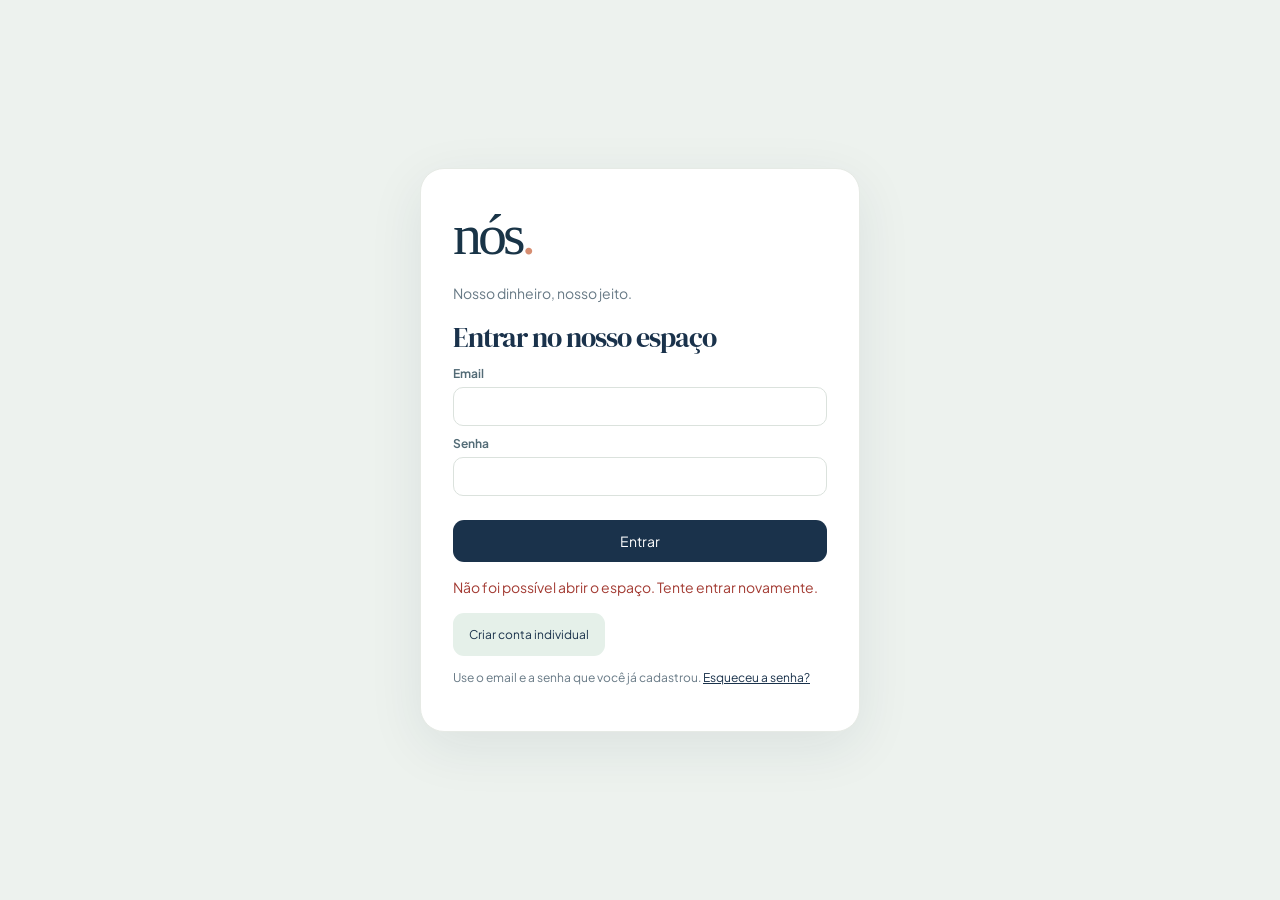
==== commit 2e0f36a0: "Adiciona cadastro e criação de espaço individual isolado" ====
--- a/index.html
+++ b/index.html
@@ -1,4 +1,4 @@
-<!doctype html><html lang="pt"><head><link rel="manifest" href="/manifest.webmanifest"><link rel="apple-touch-icon" sizes="180x180" href="/icon-180.png"><link rel="icon" type="image/png" sizes="192x192" href="/icon-192.png"><meta name="apple-mobile-web-app-capable" content="yes"><meta name="apple-mobile-web-app-title" content="nós."><meta name="theme-color" content="#1A324B"><meta charset="utf-8"><meta name="viewport" content="width=device-width,initial-scale=1"><title>nós. · Finanças</title><link rel="preconnect" href="https://fonts.googleapis.com"><link rel="preconnect" href="https://fonts.gstatic.com" crossorigin><link href="https://fonts.googleapis.com/css2?family=DM+Serif+Display&family=Plus+Jakarta+Sans:wght@400;500;600;700&display=swap" rel="stylesheet"><link rel="stylesheet" href="nos.css"></head><body><section id="loginScreen" class="login-screen" hidden><div class="login-card"><div class="login-brand">nós<span>.</span></div><p>Nosso dinheiro, nosso jeito.</p><h1>Entrar no nosso espaço</h1><form id="loginForm"><label>Email<input id="loginEmail" type="email" autocomplete="username" required></label><label>Senha<input id="loginPassword" type="password" autocomplete="current-password" required></label><button type="submit" id="loginButton">Entrar</button><p id="loginError" role="alert" class="login-error"></p></form><p class="login-help">Use o email e a senha que você já cadastrou. <a href="reset-password.html">Esqueceu a senha?</a></p></div></section><div class="shell" id="appShell" hidden><header><div><strong class="brand">nós<span>.</span></strong><small data-space-tagline>nosso dinheiro, nosso jeito</small></div><div class="headright"><span id="identity">Conectando…</span><button type="button" id="logout" class="soft" hidden>Sair</button><a href="casal-convite.html" data-space-only="couple">Convites</a></div></header><div id="alert" role="status"></div><main><section class="page active" id="inicio"><div class="intro"><div><div class="eyebrow" data-space-eyebrow>NOSSO ESPAÇO FINANCEIRO</div><h1>O dinheiro com mais leveza.</h1><p data-space-intro>Um lugar para cuidar do que é nosso, juntos.</p></div><div class="monthwrap"><label>Mês <input type="month" id="month" min="2026-11"></label></div></div><div class="stats"><article class="stat dark"><div class="balance-title-row"><small>Saldo total das contas</small><button type="button" id="viewAccountBalances" class="balance-eye" aria-label="Ver saldo por conta" title="Ver saldo por conta"><svg viewBox="0 0 24 24" width="22" height="22" fill="none" stroke="currentColor" stroke-width="1.8" stroke-linecap="round" stroke-linejoin="round" aria-hidden="true"><path d="M2 12s3.6-7 10-7 10 7 10 7-3.6 7-10 7S2 12 2 12Z"/><circle cx="12" cy="12" r="3"/></svg></button></div><strong id="balance">€ 0,00</strong><span>Saldo inicial + todos os movimentos</span></article><article class="stat"><small>Receitas do mês</small><strong id="income">€ 0,00</strong></article><article class="stat"><small>Despesas do mês</small><strong id="expense">€ 0,00</strong></article><details class="investment-disclosure"><summary>Investimentos <span class="investment-expand">Ver património investido</span></summary><div class="investment-detail-grid"><div><small>Investido · indisponível para uso</small><strong id="invested">€ 0,00</strong></div><div><small>Património total · disponível + investido</small><strong id="netWorth">€ 0,00</strong></div></div><div id="investmentCurrencies" class="investment-currencies"></div></details></div><article class="panel"><div class="panelhead"><h2>Previsão do mês</h2><button class="soft" data-page="movimentos">Gerir fixos</button></div><div id="forecast"></div><p class="forecast-help">Valores previstos não alteram o saldo. Só os movimentos efetivamente registados entram nas contas.</p></article><div class="two"><article class="panel"><div class="panelhead"><h2>Movimentos recentes</h2><button class="textbtn" data-page="movimentos">Ver todos →</button></div><div id="recent"></div></article><article class="panel"><h2>Nosso planejamento</h2><div id="modeSummary"></div><h3>Metas</h3><div id="goalsSummary"></div><h3>Orçamento por categoria</h3><div id="homeBudgetChart"></div><button class="soft" data-page="casal">Gerir metas e perfis</button></article></div></section>
+<!doctype html><html lang="pt"><head><link rel="manifest" href="/manifest.webmanifest"><link rel="apple-touch-icon" sizes="180x180" href="/icon-180.png"><link rel="icon" type="image/png" sizes="192x192" href="/icon-192.png"><meta name="apple-mobile-web-app-capable" content="yes"><meta name="apple-mobile-web-app-title" content="nós."><meta name="theme-color" content="#1A324B"><meta charset="utf-8"><meta name="viewport" content="width=device-width,initial-scale=1"><title>nós. · Finanças</title><link rel="preconnect" href="https://fonts.googleapis.com"><link rel="preconnect" href="https://fonts.gstatic.com" crossorigin><link href="https://fonts.googleapis.com/css2?family=DM+Serif+Display&family=Plus+Jakarta+Sans:wght@400;500;600;700&display=swap" rel="stylesheet"><link rel="stylesheet" href="nos.css"></head><body><section id="loginScreen" class="login-screen" hidden><div class="login-card"><div class="login-brand">nós<span>.</span></div><p>Nosso dinheiro, nosso jeito.</p><h1>Entrar no nosso espaço</h1><form id="loginForm"><label>Email<input id="loginEmail" type="email" autocomplete="username" required></label><label>Senha<input id="loginPassword" type="password" autocomplete="current-password" required></label><button type="submit" id="loginButton">Entrar</button><p id="loginError" role="alert" class="login-error"></p></form><p class="login-help"><button type="button" class="soft" id="showSignup">Criar conta individual</button></p><p class="login-help">Use o email e a senha que você já cadastrou. <a href="reset-password.html">Esqueceu a senha?</a></p></div></section><section id="signupScreen" class="login-screen" hidden><div class="login-card"><div class="login-brand">nós<span>.</span></div><h1>Criar meu espaço individual</h1><p>Suas contas, movimentos e metas ficam separados dos de outras pessoas.</p><form id="signupForm"><label>Seu nome<input id="signupName" type="text" maxlength="80" autocomplete="name" required></label><label>Email<input id="signupEmail" type="email" autocomplete="email" required></label><label>Senha<input id="signupPassword" type="password" autocomplete="new-password" minlength="8" required></label><button id="signupButton" type="submit">Criar conta</button><p id="signupMessage" role="status" class="login-error"></p></form><button type="button" class="soft" id="backToLogin">Já tenho conta — Entrar</button></div></section><section id="setupScreen" class="login-screen" hidden><div class="login-card"><div class="login-brand">nós<span>.</span></div><h1>Preparar meu espaço</h1><p>Seu email foi confirmado. Crie seu espaço individual para começar.</p><form id="setupForm"><label>Nome do espaço<input id="setupName" maxlength="80" value="Meu espaço" required></label><button id="setupButton" type="submit">Começar</button><p id="setupMessage" role="alert" class="login-error"></p></form><button type="button" class="soft" id="setupLogout">Sair</button></div></section><div class="shell" id="appShell" hidden><header><div><strong class="brand">nós<span>.</span></strong><small data-space-tagline>nosso dinheiro, nosso jeito</small></div><div class="headright"><span id="identity">Conectando…</span><button type="button" id="logout" class="soft" hidden>Sair</button><a href="casal-convite.html" data-space-only="couple">Convites</a></div></header><div id="alert" role="status"></div><main><section class="page active" id="inicio"><div class="intro"><div><div class="eyebrow" data-space-eyebrow>NOSSO ESPAÇO FINANCEIRO</div><h1>O dinheiro com mais leveza.</h1><p data-space-intro>Um lugar para cuidar do que é nosso, juntos.</p></div><div class="monthwrap"><label>Mês <input type="month" id="month" min="2026-11"></label></div></div><div class="stats"><article class="stat dark"><div class="balance-title-row"><small>Saldo total das contas</small><button type="button" id="viewAccountBalances" class="balance-eye" aria-label="Ver saldo por conta" title="Ver saldo por conta"><svg viewBox="0 0 24 24" width="22" height="22" fill="none" stroke="currentColor" stroke-width="1.8" stroke-linecap="round" stroke-linejoin="round" aria-hidden="true"><path d="M2 12s3.6-7 10-7 10 7 10 7-3.6 7-10 7S2 12 2 12Z"/><circle cx="12" cy="12" r="3"/></svg></button></div><strong id="balance">€ 0,00</strong><span>Saldo inicial + todos os movimentos</span></article><article class="stat"><small>Receitas do mês</small><strong id="income">€ 0,00</strong></article><article class="stat"><small>Despesas do mês</small><strong id="expense">€ 0,00</strong></article><details class="investment-disclosure"><summary>Investimentos <span class="investment-expand">Ver património investido</span></summary><div class="investment-detail-grid"><div><small>Investido · indisponível para uso</small><strong id="invested">€ 0,00</strong></div><div><small>Património total · disponível + investido</small><strong id="netWorth">€ 0,00</strong></div></div><div id="investmentCurrencies" class="investment-currencies"></div></details></div><article class="panel"><div class="panelhead"><h2>Previsão do mês</h2><button class="soft" data-page="movimentos">Gerir fixos</button></div><div id="forecast"></div><p class="forecast-help">Valores previstos não alteram o saldo. Só os movimentos efetivamente registados entram nas contas.</p></article><div class="two"><article class="panel"><div class="panelhead"><h2>Movimentos recentes</h2><button class="textbtn" data-page="movimentos">Ver todos →</button></div><div id="recent"></div></article><article class="panel"><h2>Nosso planejamento</h2><div id="modeSummary"></div><h3>Metas</h3><div id="goalsSummary"></div><h3>Orçamento por categoria</h3><div id="homeBudgetChart"></div><button class="soft" data-page="casal">Gerir metas e perfis</button></article></div></section>
 <section class="page" id="movimentos"><div class="sectionhead"><div><div class="eyebrow">O DIA A DIA</div><h1>Movimentos</h1></div><button data-modal="transaction">+ Novo movimento</button></div><article class="panel"><div class="panelhead"><h2>Receitas e gastos fixos</h2><button data-modal="recurring">+ Fixo</button></div><p class="forecast-help">Cadastre valores mensais previstos. Use “Registar” para criar um movimento real, podendo ajustar o valor e a nota antes de guardar.</p><div id="recurringList"></div></article><article class="panel"><div class="panelhead"><h2>Investimentos</h2><button id="newInvestment" data-modal="investment">+ Investir / Resgatar</button></div><div id="investmentMovements"></div></article><div class="panel"><div class="movements-list-header"><h2>Movimentos</h2><button type="button" class="movements-add-button" data-modal="transaction">+ Movimento</button></div><div class="filters"><label>Tipo <select id="filterKind"><option value="">Todos</option><option value="income">Receitas</option><option value="expense">Despesas</option><option value="transfer">Transferências</option></select></label><label>Conta <select id="filterAccount"><option value="">Todas as contas</option></select></label><label>Categoria <select id="filterCategory"><option value="">Todas as categorias</option></select></label><label>Período <select id="filterPeriod"><option value="month">Mês selecionado</option><option value="all">Todo o histórico novo</option></select></label></div><div id="txList"></div></div></section>
 <section class="page" id="contas"><div class="sectionhead"><div><div class="eyebrow">NOSSO JEITO</div><h1 data-space-label>Casal</h1></div></div><div class="casal-tabs" aria-label="Secções de Casal"><button type="button" data-page="casal">Perfis e organização</button><button type="button" data-page="contas">Contas e categorias</button></div><div class="sectionhead"><h2>Contas bancárias</h2><button data-modal="account">+ Nova conta</button></div><p class="hint">As contas criadas nesta versão são compartilhadas com as duas pessoas. As contas antigas não aparecem aqui.</p><div id="accountCards" class="accountgrid"></div><div class="panel"><h2>Categorias</h2><button class="soft" data-modal="category">+ Nova categoria</button><div id="categoryList"></div></div></section>
 <section class="page" id="casal"><div class="sectionhead"><div><div class="eyebrow">NOSSO JEITO</div><h1 data-space-label>Casal</h1></div></div><div class="casal-tabs" aria-label="Secções de Casal"><button type="button" data-page="casal">Perfis e organização</button><button type="button" data-page="contas">Contas e categorias</button></div><div class="two"><article class="panel"><h2 data-space-label>Casal</h2><div id="profiles"></div></article><article class="panel"><div class="panelhead"><h2>Patrimônio investido</h2><button id="sharedInvestmentEdit" class="soft" data-modal="investmentShared">Editar saldo inicial do casal</button></div><div id="investmentSummary"></div></article><article class="panel" data-space-only="couple"><h2>Como organizamos o dinheiro</h2><p class="hint">O modelo é escolhido por mês. No modo conjunto não há percentuais nem acertos entre vocês.</p><form id="modeForm"><label>Mês de vigência<input type="month" id="modeMonth" min="2026-11" required></label><label>Modelo financeiro<select id="financialMode"><option value="joint">Conjunto — tudo da família</option><option value="hybrid">Híbrido</option><option value="separate">Individual</option></select></label><div id="splitBlock"><label>Regra de divisão<select id="splitRule"><option value="equal">50/50</option><option value="proportional">Proporcional aos rendimentos</option><option value="custom">Percentuais personalizados</option><option value="fixed">Valor fixo combinado</option></select></label><div id="customSplitFields" hidden><label>Percentual da primeira pessoa (%)<input type="number" id="splitFirst" min="0" max="100" step="0.01" value="50"></label><label>Percentual da segunda pessoa (%)<input type="number" id="splitSecond" min="0" max="100" step="0.01" value="50"></label></div><div id="fixedSplitFields" hidden><label>Valor fixo combinado (€)<input type="number" id="splitFixed" min="0" step="0.01" value="0"></label></div></div><button type="submit">Guardar configuração</button></form><div id="proportionHelp" class="hint"></div><article class="panel" id="settlementCard" data-space-only="couple"><h2>Acertos proporcionais</h2><div id="settlementPanel"></div></article><div id="modeHistory"></div></article></div><article class="panel"><div class="panelhead"><h2>Nossas metas</h2><button data-modal="goal">+ Nova meta</button></div><div id="goalsList"></div></article><article class="panel"><h2>Orçamento por categoria</h2><form id="budgetForm" class="inlineform"><label>Categoria<select id="budgetCategory"></select></label><label>Limite do mês (€)<input type="number" min="0" step="0.01" id="budgetAmount" required></label><button>Guardar limite</button></form><div id="budgetList"></div></article></section>
--- a/nos.css
+++ b/nos.css
@@ -625,3 +625,8 @@
 #goalsSummary .goal-track{height:11px;background:#f1e9e3;border-radius:8px;overflow:hidden;margin-top:8px}
 #goalsSummary .goal-fill{height:100%;background:#c97859;border-radius:8px;transition:width .25s ease}
 #dialog [data-split-controls][hidden]{display:none!important}
+
+/* Receitas: categorias clicáveis com detalhes dos lançamentos. */
+#incomeCategoryChart .income-category-button{cursor:pointer;border-radius:10px;padding:6px 8px;margin-left:-8px;margin-right:-8px}
+#incomeCategoryChart .income-category-button:hover,#incomeCategoryChart .income-category-button:focus-visible{background:#f1f5f1;outline-offset:2px}
+#incomeCategoryChart .income-category-button:focus-visible{outline:2px solid #23475a}
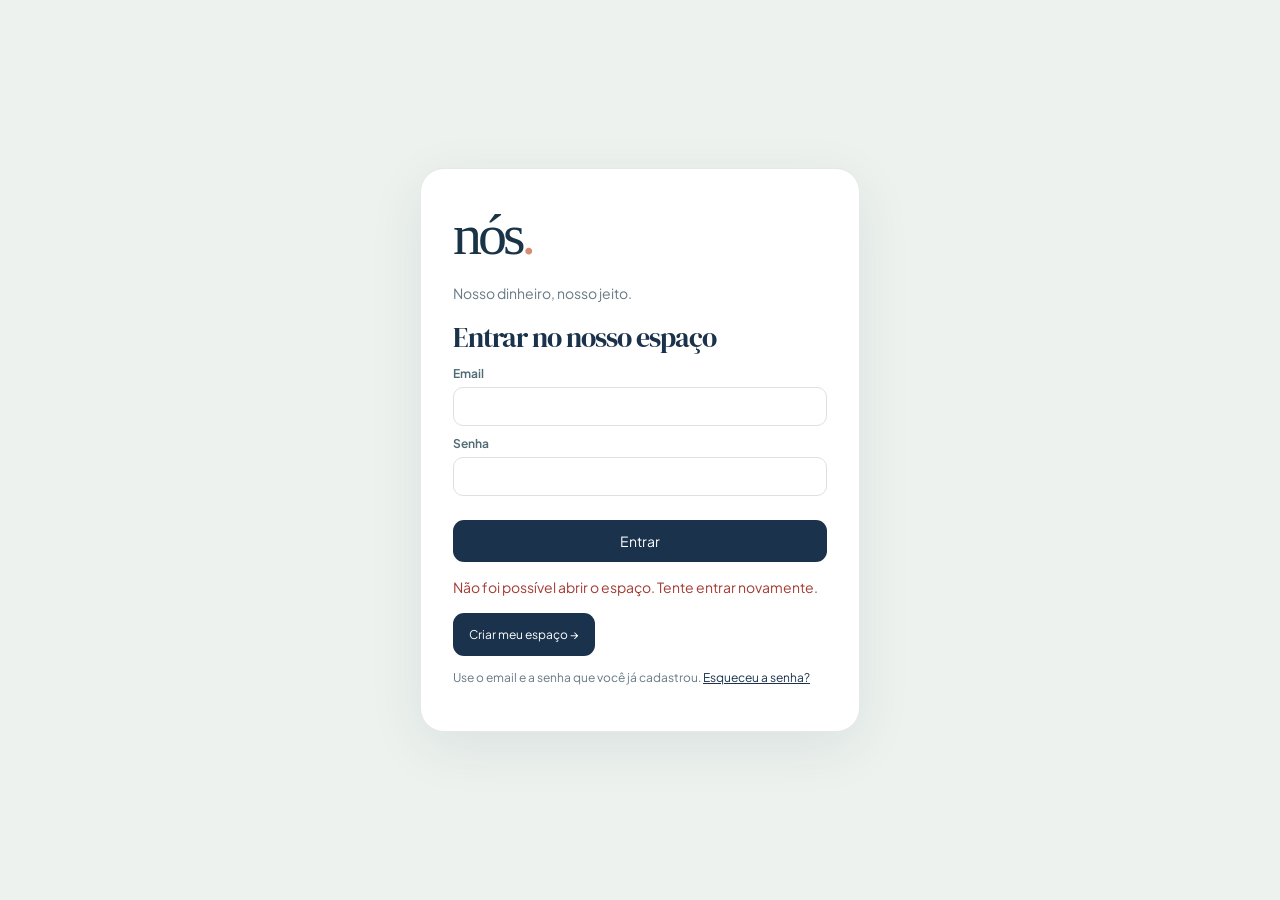
==== commit f91d9979: "feat: espaços individuais e casal, seletor e cadastro elegante" ====
--- a/index.html
+++ b/index.html
@@ -1,7 +1,7 @@
-<!doctype html><html lang="pt"><head><link rel="manifest" href="/manifest.webmanifest"><link rel="apple-touch-icon" sizes="180x180" href="/icon-180.png"><link rel="icon" type="image/png" sizes="192x192" href="/icon-192.png"><meta name="apple-mobile-web-app-capable" content="yes"><meta name="apple-mobile-web-app-title" content="nós."><meta name="theme-color" content="#1A324B"><meta charset="utf-8"><meta name="viewport" content="width=device-width,initial-scale=1"><title>nós. · Finanças</title><link rel="preconnect" href="https://fonts.googleapis.com"><link rel="preconnect" href="https://fonts.gstatic.com" crossorigin><link href="https://fonts.googleapis.com/css2?family=DM+Serif+Display&family=Plus+Jakarta+Sans:wght@400;500;600;700&display=swap" rel="stylesheet"><link rel="stylesheet" href="nos.css"></head><body><section id="loginScreen" class="login-screen" hidden><div class="login-card"><div class="login-brand">nós<span>.</span></div><p>Nosso dinheiro, nosso jeito.</p><h1>Entrar no nosso espaço</h1><form id="loginForm"><label>Email<input id="loginEmail" type="email" autocomplete="username" required></label><label>Senha<input id="loginPassword" type="password" autocomplete="current-password" required></label><button type="submit" id="loginButton">Entrar</button><p id="loginError" role="alert" class="login-error"></p></form><p class="login-help"><button type="button" class="soft" id="showSignup">Criar conta individual</button></p><p class="login-help">Use o email e a senha que você já cadastrou. <a href="reset-password.html">Esqueceu a senha?</a></p></div></section><section id="signupScreen" class="login-screen" hidden><div class="login-card"><div class="login-brand">nós<span>.</span></div><h1>Criar meu espaço individual</h1><p>Suas contas, movimentos e metas ficam separados dos de outras pessoas.</p><form id="signupForm"><label>Seu nome<input id="signupName" type="text" maxlength="80" autocomplete="name" required></label><label>Email<input id="signupEmail" type="email" autocomplete="email" required></label><label>Senha<input id="signupPassword" type="password" autocomplete="new-password" minlength="8" required></label><button id="signupButton" type="submit">Criar conta</button><p id="signupMessage" role="status" class="login-error"></p></form><button type="button" class="soft" id="backToLogin">Já tenho conta — Entrar</button></div></section><section id="setupScreen" class="login-screen" hidden><div class="login-card"><div class="login-brand">nós<span>.</span></div><h1>Preparar meu espaço</h1><p>Seu email foi confirmado. Crie seu espaço individual para começar.</p><form id="setupForm"><label>Nome do espaço<input id="setupName" maxlength="80" value="Meu espaço" required></label><button id="setupButton" type="submit">Começar</button><p id="setupMessage" role="alert" class="login-error"></p></form><button type="button" class="soft" id="setupLogout">Sair</button></div></section><div class="shell" id="appShell" hidden><header><div><strong class="brand">nós<span>.</span></strong><small data-space-tagline>nosso dinheiro, nosso jeito</small></div><div class="headright"><span id="identity">Conectando…</span><button type="button" id="logout" class="soft" hidden>Sair</button><a href="casal-convite.html" data-space-only="couple">Convites</a></div></header><div id="alert" role="status"></div><main><section class="page active" id="inicio"><div class="intro"><div><div class="eyebrow" data-space-eyebrow>NOSSO ESPAÇO FINANCEIRO</div><h1>O dinheiro com mais leveza.</h1><p data-space-intro>Um lugar para cuidar do que é nosso, juntos.</p></div><div class="monthwrap"><label>Mês <input type="month" id="month" min="2026-11"></label></div></div><div class="stats"><article class="stat dark"><div class="balance-title-row"><small>Saldo total das contas</small><button type="button" id="viewAccountBalances" class="balance-eye" aria-label="Ver saldo por conta" title="Ver saldo por conta"><svg viewBox="0 0 24 24" width="22" height="22" fill="none" stroke="currentColor" stroke-width="1.8" stroke-linecap="round" stroke-linejoin="round" aria-hidden="true"><path d="M2 12s3.6-7 10-7 10 7 10 7-3.6 7-10 7S2 12 2 12Z"/><circle cx="12" cy="12" r="3"/></svg></button></div><strong id="balance">€ 0,00</strong><span>Saldo inicial + todos os movimentos</span></article><article class="stat"><small>Receitas do mês</small><strong id="income">€ 0,00</strong></article><article class="stat"><small>Despesas do mês</small><strong id="expense">€ 0,00</strong></article><details class="investment-disclosure"><summary>Investimentos <span class="investment-expand">Ver património investido</span></summary><div class="investment-detail-grid"><div><small>Investido · indisponível para uso</small><strong id="invested">€ 0,00</strong></div><div><small>Património total · disponível + investido</small><strong id="netWorth">€ 0,00</strong></div></div><div id="investmentCurrencies" class="investment-currencies"></div></details></div><article class="panel"><div class="panelhead"><h2>Previsão do mês</h2><button class="soft" data-page="movimentos">Gerir fixos</button></div><div id="forecast"></div><p class="forecast-help">Valores previstos não alteram o saldo. Só os movimentos efetivamente registados entram nas contas.</p></article><div class="two"><article class="panel"><div class="panelhead"><h2>Movimentos recentes</h2><button class="textbtn" data-page="movimentos">Ver todos →</button></div><div id="recent"></div></article><article class="panel"><h2>Nosso planejamento</h2><div id="modeSummary"></div><h3>Metas</h3><div id="goalsSummary"></div><h3>Orçamento por categoria</h3><div id="homeBudgetChart"></div><button class="soft" data-page="casal">Gerir metas e perfis</button></article></div></section>
+<!doctype html><html lang="pt"><head><link rel="manifest" href="/manifest.webmanifest"><link rel="apple-touch-icon" sizes="180x180" href="/icon-180.png"><link rel="icon" type="image/png" sizes="192x192" href="/icon-192.png"><meta name="apple-mobile-web-app-capable" content="yes"><meta name="apple-mobile-web-app-title" content="nós."><meta name="theme-color" content="#1A324B"><meta charset="utf-8"><meta name="viewport" content="width=device-width,initial-scale=1"><title>nós. · Finanças</title><link rel="preconnect" href="https://fonts.googleapis.com"><link rel="preconnect" href="https://fonts.gstatic.com" crossorigin><link href="https://fonts.googleapis.com/css2?family=DM+Serif+Display&family=Plus+Jakarta+Sans:wght@400;500;600;700&display=swap" rel="stylesheet"><link rel="stylesheet" href="nos.css"></head><body><section id="loginScreen" class="login-screen" hidden><div class="login-card"><div class="login-brand">nós<span>.</span></div><p>Nosso dinheiro, nosso jeito.</p><h1>Entrar no nosso espaço</h1><form id="loginForm"><label>Email<input id="loginEmail" type="email" autocomplete="username" required></label><label>Senha<input id="loginPassword" type="password" autocomplete="current-password" required></label><button type="submit" id="loginButton">Entrar</button><p id="loginError" role="alert" class="login-error"></p></form><p class="login-help"><button type="button" class="signup-link" id="showSignup">Criar meu espaço →</button></p><p class="login-help">Use o email e a senha que você já cadastrou. <a href="reset-password.html">Esqueceu a senha?</a></p></div></section><section id="signupScreen" class="login-screen" hidden><div class="login-card"><div class="login-brand">nós<span>.</span></div><h1>Seu espaço começa aqui.</h1><p>Seu dinheiro, do seu jeito. Você pode criar um espaço de casal depois.</p><form id="signupForm"><label>Seu nome<input id="signupName" type="text" maxlength="80" autocomplete="name" required></label><label>Email<input id="signupEmail" type="email" autocomplete="email" required></label><label>Senha<input id="signupPassword" type="password" autocomplete="new-password" minlength="8" required></label><button id="signupButton" type="submit">Criar conta</button><p id="signupMessage" role="status" class="login-error"></p></form><button type="button" class="soft" id="backToLogin">Já tenho conta — Entrar</button></div></section><section id="setupScreen" class="login-screen" hidden><div class="login-card"><div class="login-brand">nós<span>.</span></div><h1>Escolha seu espaço</h1><p>Você pode ter espaços individuais e de casal no mesmo login.</p><div class="space-choice"><label><input type="radio" name="setupType" value="individual" checked> Meu espaço · individual</label><label><input type="radio" name="setupType" value="couple"> Nosso espaço · casal</label></div><form id="setupForm"><label>Nome do espaço<input id="setupName" maxlength="80" value="Meu espaço" required></label><button id="setupButton" type="submit">Começar</button><p id="setupMessage" role="alert" class="login-error"></p></form><button type="button" class="soft" id="setupLogout">Sair</button></div></section><div class="shell" id="appShell" hidden><header><div><strong class="brand">nós<span>.</span></strong><small data-space-tagline>nosso dinheiro, nosso jeito</small></div><div class="headright"><select id="spaceSelector" aria-label="Espaço ativo"></select><button type="button" id="newSpace" class="soft">+ Espaço</button><span id="identity">Conectando…</span><button type="button" id="logout" class="soft" hidden>Sair</button><button id="openInvites" type="button" class="soft">Convites</button></div></header><div id="alert" role="status"></div><main><section class="page active" id="inicio"><div class="intro"><div><div class="eyebrow" data-space-eyebrow>NOSSO ESPAÇO FINANCEIRO</div><h1>O dinheiro com mais leveza.</h1><p data-space-intro>Um lugar para cuidar do que é nosso, juntos.</p></div><div class="monthwrap"><label>Mês <input type="month" id="month" min="2026-11"></label></div></div><div class="stats"><article class="stat dark"><div class="balance-title-row"><small>Saldo total das contas</small><button type="button" id="viewAccountBalances" class="balance-eye" aria-label="Ver saldo por conta" title="Ver saldo por conta"><svg viewBox="0 0 24 24" width="22" height="22" fill="none" stroke="currentColor" stroke-width="1.8" stroke-linecap="round" stroke-linejoin="round" aria-hidden="true"><path d="M2 12s3.6-7 10-7 10 7 10 7-3.6 7-10 7S2 12 2 12Z"/><circle cx="12" cy="12" r="3"/></svg></button></div><strong id="balance">€ 0,00</strong><span>Saldo inicial + todos os movimentos</span></article><article class="stat"><small>Receitas do mês</small><strong id="income">€ 0,00</strong></article><article class="stat"><small>Despesas do mês</small><strong id="expense">€ 0,00</strong></article><details class="investment-disclosure"><summary>Investimentos <span class="investment-expand">Ver património investido</span></summary><div class="investment-detail-grid"><div><small>Investido · indisponível para uso</small><strong id="invested">€ 0,00</strong></div><div><small>Património total · disponível + investido</small><strong id="netWorth">€ 0,00</strong></div></div><div id="investmentCurrencies" class="investment-currencies"></div></details></div><article class="panel"><div class="panelhead"><h2>Previsão do mês</h2><button class="soft" data-page="movimentos">Gerir fixos</button></div><div id="forecast"></div><p class="forecast-help">Valores previstos não alteram o saldo. Só os movimentos efetivamente registados entram nas contas.</p></article><div class="two"><article class="panel"><div class="panelhead"><h2>Movimentos recentes</h2><button class="textbtn" data-page="movimentos">Ver todos →</button></div><div id="recent"></div></article><article class="panel"><h2 id="planningTitle">Nosso planejamento</h2><div id="modeSummary"></div><h3>Metas</h3><div id="goalsSummary"></div><h3>Orçamento por categoria</h3><div id="homeBudgetChart"></div><button class="soft" data-page="casal" id="manageGoals">Gerir metas e perfis</button></article></div></section>
 <section class="page" id="movimentos"><div class="sectionhead"><div><div class="eyebrow">O DIA A DIA</div><h1>Movimentos</h1></div><button data-modal="transaction">+ Novo movimento</button></div><article class="panel"><div class="panelhead"><h2>Receitas e gastos fixos</h2><button data-modal="recurring">+ Fixo</button></div><p class="forecast-help">Cadastre valores mensais previstos. Use “Registar” para criar um movimento real, podendo ajustar o valor e a nota antes de guardar.</p><div id="recurringList"></div></article><article class="panel"><div class="panelhead"><h2>Investimentos</h2><button id="newInvestment" data-modal="investment">+ Investir / Resgatar</button></div><div id="investmentMovements"></div></article><div class="panel"><div class="movements-list-header"><h2>Movimentos</h2><button type="button" class="movements-add-button" data-modal="transaction">+ Movimento</button></div><div class="filters"><label>Tipo <select id="filterKind"><option value="">Todos</option><option value="income">Receitas</option><option value="expense">Despesas</option><option value="transfer">Transferências</option></select></label><label>Conta <select id="filterAccount"><option value="">Todas as contas</option></select></label><label>Categoria <select id="filterCategory"><option value="">Todas as categorias</option></select></label><label>Período <select id="filterPeriod"><option value="month">Mês selecionado</option><option value="all">Todo o histórico novo</option></select></label></div><div id="txList"></div></div></section>
-<section class="page" id="contas"><div class="sectionhead"><div><div class="eyebrow">NOSSO JEITO</div><h1 data-space-label>Casal</h1></div></div><div class="casal-tabs" aria-label="Secções de Casal"><button type="button" data-page="casal">Perfis e organização</button><button type="button" data-page="contas">Contas e categorias</button></div><div class="sectionhead"><h2>Contas bancárias</h2><button data-modal="account">+ Nova conta</button></div><p class="hint">As contas criadas nesta versão são compartilhadas com as duas pessoas. As contas antigas não aparecem aqui.</p><div id="accountCards" class="accountgrid"></div><div class="panel"><h2>Categorias</h2><button class="soft" data-modal="category">+ Nova categoria</button><div id="categoryList"></div></div></section>
-<section class="page" id="casal"><div class="sectionhead"><div><div class="eyebrow">NOSSO JEITO</div><h1 data-space-label>Casal</h1></div></div><div class="casal-tabs" aria-label="Secções de Casal"><button type="button" data-page="casal">Perfis e organização</button><button type="button" data-page="contas">Contas e categorias</button></div><div class="two"><article class="panel"><h2 data-space-label>Casal</h2><div id="profiles"></div></article><article class="panel"><div class="panelhead"><h2>Patrimônio investido</h2><button id="sharedInvestmentEdit" class="soft" data-modal="investmentShared">Editar saldo inicial do casal</button></div><div id="investmentSummary"></div></article><article class="panel" data-space-only="couple"><h2>Como organizamos o dinheiro</h2><p class="hint">O modelo é escolhido por mês. No modo conjunto não há percentuais nem acertos entre vocês.</p><form id="modeForm"><label>Mês de vigência<input type="month" id="modeMonth" min="2026-11" required></label><label>Modelo financeiro<select id="financialMode"><option value="joint">Conjunto — tudo da família</option><option value="hybrid">Híbrido</option><option value="separate">Individual</option></select></label><div id="splitBlock"><label>Regra de divisão<select id="splitRule"><option value="equal">50/50</option><option value="proportional">Proporcional aos rendimentos</option><option value="custom">Percentuais personalizados</option><option value="fixed">Valor fixo combinado</option></select></label><div id="customSplitFields" hidden><label>Percentual da primeira pessoa (%)<input type="number" id="splitFirst" min="0" max="100" step="0.01" value="50"></label><label>Percentual da segunda pessoa (%)<input type="number" id="splitSecond" min="0" max="100" step="0.01" value="50"></label></div><div id="fixedSplitFields" hidden><label>Valor fixo combinado (€)<input type="number" id="splitFixed" min="0" step="0.01" value="0"></label></div></div><button type="submit">Guardar configuração</button></form><div id="proportionHelp" class="hint"></div><article class="panel" id="settlementCard" data-space-only="couple"><h2>Acertos proporcionais</h2><div id="settlementPanel"></div></article><div id="modeHistory"></div></article></div><article class="panel"><div class="panelhead"><h2>Nossas metas</h2><button data-modal="goal">+ Nova meta</button></div><div id="goalsList"></div></article><article class="panel"><h2>Orçamento por categoria</h2><form id="budgetForm" class="inlineform"><label>Categoria<select id="budgetCategory"></select></label><label>Limite do mês (€)<input type="number" min="0" step="0.01" id="budgetAmount" required></label><button>Guardar limite</button></form><div id="budgetList"></div></article></section>
-<section class="page" id="relatorios"><div class="sectionhead"><div><div class="eyebrow">OLHAR PARA FRENTE</div><h1>Relatórios</h1></div></div><div class="panel"><div class="report-filter-bar"><label>Mês do relatório<input id="reportMonth" type="month" min="2026-11"></label><label>Comparar com<input id="reportCompareMonth" type="month" min="2026-11"></label></div><div class="report-charts"><section class="chart-card"><h2>Despesas por categoria</h2><div class="donut-layout"><div id="categoryChart"></div><div id="categoryLegend"></div></div><div id="categoryDetail" class="category-detail" hidden></div></section><section class="chart-card"><h2>Evolução dos últimos 6 meses</h2><div id="monthlyChart" class="monthly-bars"></div><div id="reportComparison" class="report-comparison" hidden></div></section><section class="chart-card"><h2>Receitas realizadas por categoria</h2><div id="incomeCategoryChart"></div><div id="incomeCategoryDetail" class="category-detail" hidden></div></section><section class="chart-card"><h2>Orçamento por categoria</h2><div id="budgetChart"></div></section></div><div id="reportStats" class="report-stats-compact"></div><h2>Movimentos do mês</h2><div id="reportRows"></div></div><div class="reportactions"><button id="excel">Exportar Excel (.xlsx)</button><button class="soft" id="pdf">Guardar PDF / Imprimir</button></div></section></main><nav><button class="selected" data-page="inicio">⌂<span>Início</span></button><button data-page="movimentos">⇄<span>Movimentos</span></button><button type="button" class="mobile-add-transaction" data-modal="transaction" aria-label="Adicionar movimento" title="Novo movimento">+</button><button data-page="casal">♡<span>Casal</span></button><button data-page="relatorios">▥<span>Relatórios</span></button></nav></div>
-<dialog id="accountBalancesDialog" aria-labelledby="accountBalancesTitle"><div class="dialoghead"><h2 id="accountBalancesTitle">Saldo por conta</h2><button type="button" id="closeAccountBalances" class="iconbtn" aria-label="Fechar">×</button></div><div id="accountBalancesList"></div><div class="account-balances-total"><span>Saldo total das contas</span><strong id="accountBalancesTotal"></strong></div></dialog><dialog id="dialog"><form id="entityForm"><div class="dialoghead"><h2 id="dialogTitle">Novo</h2><button type="button" id="closeDialog" class="iconbtn">×</button></div><div id="fields"></div><div class="dialogactions"><button type="button" class="soft" id="cancelDialog">Cancelar</button><button type="submit">Guardar</button></div></form></dialog>
+<section class="page" id="contas"><div class="sectionhead"><div><div class="eyebrow" data-space-section>NOSSO JEITO</div><h1 data-space-label>Casal</h1></div></div><div class="casal-tabs" aria-label="Secções de Casal"><button type="button" data-page="casal"><span data-profile-tab>Perfis e organização</span></button><button type="button" data-page="contas">Contas e categorias</button></div><div class="sectionhead"><h2>Contas bancárias</h2><button data-modal="account">+ Nova conta</button></div><p class="hint">As contas criadas nesta versão são compartilhadas com as duas pessoas. As contas antigas não aparecem aqui.</p><div id="accountCards" class="accountgrid"></div><div class="panel"><h2>Categorias</h2><button class="soft" data-modal="category">+ Nova categoria</button><div id="categoryList"></div></div></section>
+<section class="page" id="casal"><div class="sectionhead"><div><div class="eyebrow" data-space-section>NOSSO JEITO</div><h1 data-space-label>Casal</h1></div></div><div class="casal-tabs" aria-label="Secções de Casal"><button type="button" data-page="casal"><span data-profile-tab>Perfis e organização</span></button><button type="button" data-page="contas">Contas e categorias</button></div><div class="two"><article class="panel"><h2 data-space-label>Casal</h2><div id="profiles"></div></article><article class="panel"><div class="panelhead"><h2>Patrimônio investido</h2><button id="sharedInvestmentEdit" class="soft" data-modal="investmentShared">Editar saldo inicial do casal</button></div><div id="investmentSummary"></div></article><article class="panel" data-space-only="couple"><h2>Como organizamos o dinheiro</h2><p class="hint">O modelo é escolhido por mês. No modo conjunto não há percentuais nem acertos entre vocês.</p><form id="modeForm"><label>Mês de vigência<input type="month" id="modeMonth" min="2026-11" required></label><label>Modelo financeiro<select id="financialMode"><option value="joint">Conjunto — tudo da família</option><option value="hybrid">Híbrido</option><option value="separate">Individual</option></select></label><div id="splitBlock"><label>Regra de divisão<select id="splitRule"><option value="equal">50/50</option><option value="proportional">Proporcional aos rendimentos</option><option value="custom">Percentuais personalizados</option><option value="fixed">Valor fixo combinado</option></select></label><div id="customSplitFields" hidden><label>Percentual da primeira pessoa (%)<input type="number" id="splitFirst" min="0" max="100" step="0.01" value="50"></label><label>Percentual da segunda pessoa (%)<input type="number" id="splitSecond" min="0" max="100" step="0.01" value="50"></label></div><div id="fixedSplitFields" hidden><label>Valor fixo combinado (€)<input type="number" id="splitFixed" min="0" step="0.01" value="0"></label></div></div><button type="submit">Guardar configuração</button></form><div id="proportionHelp" class="hint"></div><article class="panel" id="settlementCard" data-space-only="couple"><h2>Acertos proporcionais</h2><div id="settlementPanel"></div></article><div id="modeHistory"></div></article></div><article class="panel"><div class="panelhead"><h2 id="goalsTitle">Nossas metas</h2><button data-modal="goal">+ Nova meta</button></div><div id="goalsList"></div></article><article class="panel"><h2>Orçamento por categoria</h2><form id="budgetForm" class="inlineform"><label>Categoria<select id="budgetCategory"></select></label><label>Limite do mês (€)<input type="number" min="0" step="0.01" id="budgetAmount" required></label><button>Guardar limite</button></form><div id="budgetList"></div></article></section>
+<section class="page" id="relatorios"><div class="sectionhead"><div><div class="eyebrow">OLHAR PARA FRENTE</div><h1>Relatórios</h1></div></div><div class="panel"><div class="report-filter-bar"><label>Mês do relatório<input id="reportMonth" type="month" min="2026-11"></label><label>Comparar com<input id="reportCompareMonth" type="month" min="2026-11"></label></div><div class="report-charts"><section class="chart-card"><h2>Despesas por categoria</h2><div class="donut-layout"><div id="categoryChart"></div><div id="categoryLegend"></div></div><div id="categoryDetail" class="category-detail" hidden></div></section><section class="chart-card"><h2>Evolução dos últimos 6 meses</h2><div id="monthlyChart" class="monthly-bars"></div><div id="reportComparison" class="report-comparison" hidden></div></section><section class="chart-card"><h2>Receitas realizadas por categoria</h2><div id="incomeCategoryChart"></div><div id="incomeCategoryDetail" class="category-detail" hidden></div></section><section class="chart-card"><h2>Orçamento por categoria</h2><div id="budgetChart"></div></section></div><div id="reportStats" class="report-stats-compact"></div><h2>Movimentos do mês</h2><div id="reportRows"></div></div><div class="reportactions"><button id="excel">Exportar Excel (.xlsx)</button><button class="soft" id="pdf">Guardar PDF / Imprimir</button></div></section></main><nav><button class="selected" data-page="inicio">⌂<span>Início</span></button><button data-page="movimentos">⇄<span>Movimentos</span></button><button type="button" class="mobile-add-transaction" data-modal="transaction" aria-label="Adicionar movimento" title="Novo movimento">+</button><button data-page="casal">♡<span id="spaceNavLabel">Casal</span></button><button data-page="relatorios">▥<span>Relatórios</span></button></nav></div>
+<dialog id="spaceDialog"><form id="spaceForm"><div class="dialoghead"><h2>Criar espaço</h2><button type="button" id="closeSpaceDialog" class="iconbtn">×</button></div><div class="space-choice"><label><input type="radio" name="newSpaceType" value="individual"> Meu espaço · individual</label><label><input type="radio" name="newSpaceType" value="couple" checked> Nosso espaço · casal</label></div><label>Nome<input id="newSpaceName" maxlength="80" value="Nosso espaço" required></label><p id="newSpaceError" role="alert"></p><button id="createSpaceButton">Criar espaço</button></form></dialog><dialog id="inviteDialog"><div class="dialoghead"><h2>Convites</h2><button type="button" id="closeInviteDialog" class="iconbtn">×</button></div><p>Convide outra pessoa para o espaço do casal.</p><form id="inviteForm"><label>Email<input id="inviteEmail" type="email" required></label><button id="inviteButton">Gerar convite</button></form><p id="inviteStatus" role="status"></p><div id="inviteResult" hidden><label>Código de convite<input id="inviteToken" readonly></label><button type="button" id="copyInvite" class="soft">Copiar código</button><p>Compartilhe em privado. Expira em 48 horas.</p></div><h3>Recebi um convite</h3><form id="acceptInviteForm"><label>Código<input id="acceptInviteToken" required></label><button id="acceptInviteButton">Aceitar convite</button></form></dialog><dialog id="accountBalancesDialog" aria-labelledby="accountBalancesTitle"><div class="dialoghead"><h2 id="accountBalancesTitle">Saldo por conta</h2><button type="button" id="closeAccountBalances" class="iconbtn" aria-label="Fechar">×</button></div><div id="accountBalancesList"></div><div class="account-balances-total"><span>Saldo total das contas</span><strong id="accountBalancesTotal"></strong></div></dialog><dialog id="dialog"><form id="entityForm"><div class="dialoghead"><h2 id="dialogTitle">Novo</h2><button type="button" id="closeDialog" class="iconbtn">×</button></div><div id="fields"></div><div class="dialogactions"><button type="button" class="soft" id="cancelDialog">Cancelar</button><button type="submit">Guardar</button></div></form></dialog>
 <script src="supabase.umd.js"></script><script src="nos.js"></script></body></html>
--- a/nos.css
+++ b/nos.css
@@ -630,3 +630,6 @@
 #incomeCategoryChart .income-category-button{cursor:pointer;border-radius:10px;padding:6px 8px;margin-left:-8px;margin-right:-8px}
 #incomeCategoryChart .income-category-button:hover,#incomeCategoryChart .income-category-button:focus-visible{background:#f1f5f1;outline-offset:2px}
 #incomeCategoryChart .income-category-button:focus-visible{outline:2px solid #23475a}
+
+#signupScreen .login-card,#setupScreen .login-card{max-width:460px}
+#signupScreen .login-card>button,#setupScreen .login-card>button{margin-top:12px}
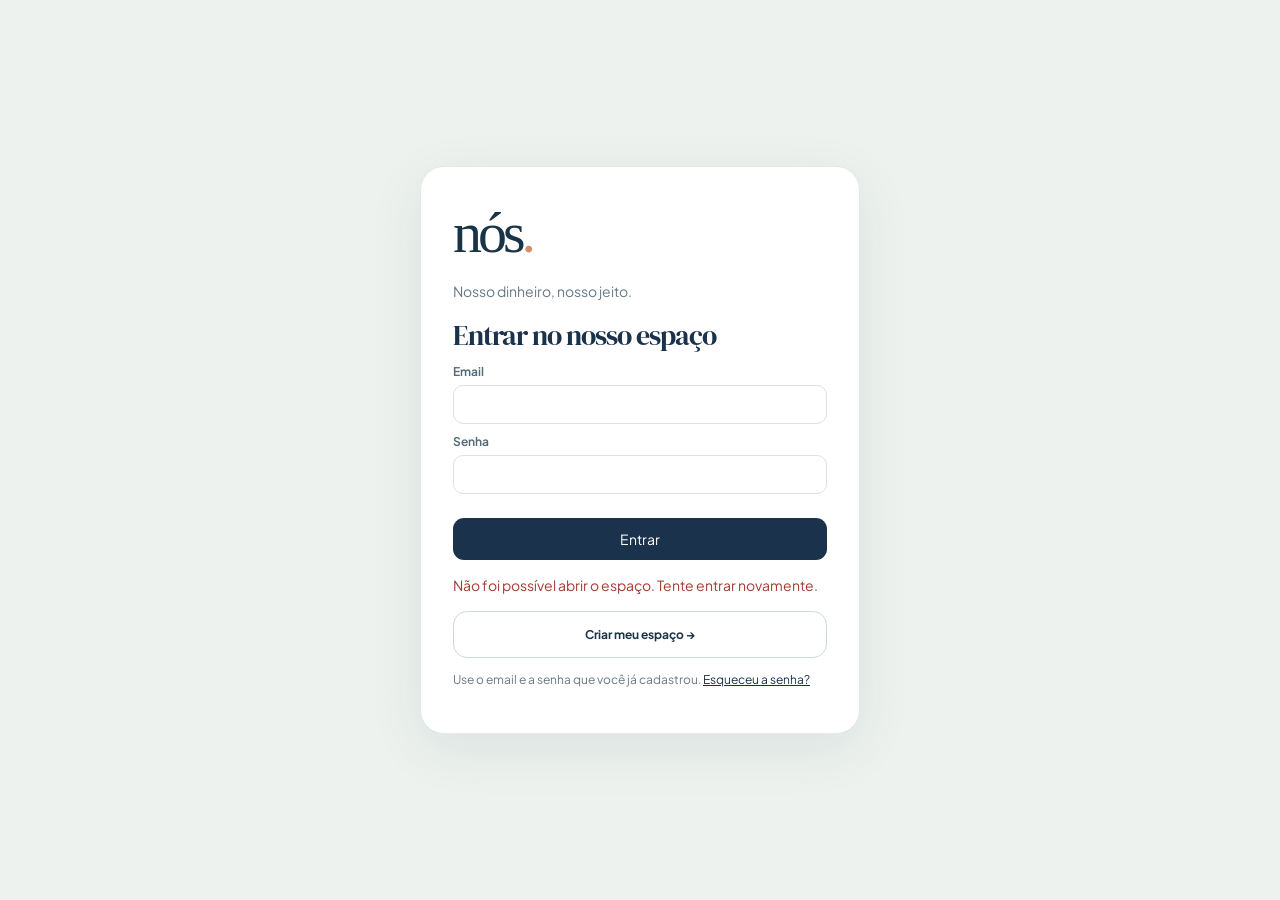
==== commit f32ad38e: "fix: convite acessível a quem já tem espaço individual" ====
--- a/index.html
+++ b/index.html
@@ -3,5 +3,5 @@
 <section class="page" id="contas"><div class="sectionhead"><div><div class="eyebrow" data-space-section>NOSSO JEITO</div><h1 data-space-label>Casal</h1></div></div><div class="casal-tabs" aria-label="Secções de Casal"><button type="button" data-page="casal"><span data-profile-tab>Perfis e organização</span></button><button type="button" data-page="contas">Contas e categorias</button></div><div class="sectionhead"><h2>Contas bancárias</h2><button data-modal="account">+ Nova conta</button></div><p class="hint">As contas criadas nesta versão são compartilhadas com as duas pessoas. As contas antigas não aparecem aqui.</p><div id="accountCards" class="accountgrid"></div><div class="panel"><h2>Categorias</h2><button class="soft" data-modal="category">+ Nova categoria</button><div id="categoryList"></div></div></section>
 <section class="page" id="casal"><div class="sectionhead"><div><div class="eyebrow" data-space-section>NOSSO JEITO</div><h1 data-space-label>Casal</h1></div></div><div class="casal-tabs" aria-label="Secções de Casal"><button type="button" data-page="casal"><span data-profile-tab>Perfis e organização</span></button><button type="button" data-page="contas">Contas e categorias</button></div><div class="two"><article class="panel"><h2 data-space-label>Casal</h2><div id="profiles"></div></article><article class="panel"><div class="panelhead"><h2>Patrimônio investido</h2><button id="sharedInvestmentEdit" class="soft" data-modal="investmentShared">Editar saldo inicial do casal</button></div><div id="investmentSummary"></div></article><article class="panel" data-space-only="couple"><h2>Como organizamos o dinheiro</h2><p class="hint">O modelo é escolhido por mês. No modo conjunto não há percentuais nem acertos entre vocês.</p><form id="modeForm"><label>Mês de vigência<input type="month" id="modeMonth" min="2026-11" required></label><label>Modelo financeiro<select id="financialMode"><option value="joint">Conjunto — tudo da família</option><option value="hybrid">Híbrido</option><option value="separate">Individual</option></select></label><div id="splitBlock"><label>Regra de divisão<select id="splitRule"><option value="equal">50/50</option><option value="proportional">Proporcional aos rendimentos</option><option value="custom">Percentuais personalizados</option><option value="fixed">Valor fixo combinado</option></select></label><div id="customSplitFields" hidden><label>Percentual da primeira pessoa (%)<input type="number" id="splitFirst" min="0" max="100" step="0.01" value="50"></label><label>Percentual da segunda pessoa (%)<input type="number" id="splitSecond" min="0" max="100" step="0.01" value="50"></label></div><div id="fixedSplitFields" hidden><label>Valor fixo combinado (€)<input type="number" id="splitFixed" min="0" step="0.01" value="0"></label></div></div><button type="submit">Guardar configuração</button></form><div id="proportionHelp" class="hint"></div><article class="panel" id="settlementCard" data-space-only="couple"><h2>Acertos proporcionais</h2><div id="settlementPanel"></div></article><div id="modeHistory"></div></article></div><article class="panel"><div class="panelhead"><h2 id="goalsTitle">Nossas metas</h2><button data-modal="goal">+ Nova meta</button></div><div id="goalsList"></div></article><article class="panel"><h2>Orçamento por categoria</h2><form id="budgetForm" class="inlineform"><label>Categoria<select id="budgetCategory"></select></label><label>Limite do mês (€)<input type="number" min="0" step="0.01" id="budgetAmount" required></label><button>Guardar limite</button></form><div id="budgetList"></div></article></section>
 <section class="page" id="relatorios"><div class="sectionhead"><div><div class="eyebrow">OLHAR PARA FRENTE</div><h1>Relatórios</h1></div></div><div class="panel"><div class="report-filter-bar"><label>Mês do relatório<input id="reportMonth" type="month" min="2026-11"></label><label>Comparar com<input id="reportCompareMonth" type="month" min="2026-11"></label></div><div class="report-charts"><section class="chart-card"><h2>Despesas por categoria</h2><div class="donut-layout"><div id="categoryChart"></div><div id="categoryLegend"></div></div><div id="categoryDetail" class="category-detail" hidden></div></section><section class="chart-card"><h2>Evolução dos últimos 6 meses</h2><div id="monthlyChart" class="monthly-bars"></div><div id="reportComparison" class="report-comparison" hidden></div></section><section class="chart-card"><h2>Receitas realizadas por categoria</h2><div id="incomeCategoryChart"></div><div id="incomeCategoryDetail" class="category-detail" hidden></div></section><section class="chart-card"><h2>Orçamento por categoria</h2><div id="budgetChart"></div></section></div><div id="reportStats" class="report-stats-compact"></div><h2>Movimentos do mês</h2><div id="reportRows"></div></div><div class="reportactions"><button id="excel">Exportar Excel (.xlsx)</button><button class="soft" id="pdf">Guardar PDF / Imprimir</button></div></section></main><nav><button class="selected" data-page="inicio">⌂<span>Início</span></button><button data-page="movimentos">⇄<span>Movimentos</span></button><button type="button" class="mobile-add-transaction" data-modal="transaction" aria-label="Adicionar movimento" title="Novo movimento">+</button><button data-page="casal">♡<span id="spaceNavLabel">Casal</span></button><button data-page="relatorios">▥<span>Relatórios</span></button></nav></div>
-<dialog id="spaceDialog"><form id="spaceForm"><div class="dialoghead"><h2>Criar espaço</h2><button type="button" id="closeSpaceDialog" class="iconbtn">×</button></div><div class="space-choice"><label><input type="radio" name="newSpaceType" value="individual"> Meu espaço · individual</label><label><input type="radio" name="newSpaceType" value="couple" checked> Nosso espaço · casal</label></div><label>Nome<input id="newSpaceName" maxlength="80" value="Nosso espaço" required></label><p id="newSpaceError" role="alert"></p><button id="createSpaceButton">Criar espaço</button></form></dialog><dialog id="inviteDialog"><div class="dialoghead"><h2>Convites</h2><button type="button" id="closeInviteDialog" class="iconbtn">×</button></div><p>Convide outra pessoa para o espaço do casal.</p><form id="inviteForm"><label>Email<input id="inviteEmail" type="email" required></label><button id="inviteButton">Gerar convite</button></form><p id="inviteStatus" role="status"></p><div id="inviteResult" hidden><label>Código de convite<input id="inviteToken" readonly></label><button type="button" id="copyInvite" class="soft">Copiar código</button><p>Compartilhe em privado. Expira em 48 horas.</p></div><h3>Recebi um convite</h3><form id="acceptInviteForm"><label>Código<input id="acceptInviteToken" required></label><button id="acceptInviteButton">Aceitar convite</button></form></dialog><dialog id="accountBalancesDialog" aria-labelledby="accountBalancesTitle"><div class="dialoghead"><h2 id="accountBalancesTitle">Saldo por conta</h2><button type="button" id="closeAccountBalances" class="iconbtn" aria-label="Fechar">×</button></div><div id="accountBalancesList"></div><div class="account-balances-total"><span>Saldo total das contas</span><strong id="accountBalancesTotal"></strong></div></dialog><dialog id="dialog"><form id="entityForm"><div class="dialoghead"><h2 id="dialogTitle">Novo</h2><button type="button" id="closeDialog" class="iconbtn">×</button></div><div id="fields"></div><div class="dialogactions"><button type="button" class="soft" id="cancelDialog">Cancelar</button><button type="submit">Guardar</button></div></form></dialog>
+<dialog id="spaceDialog"><form id="spaceForm"><div class="dialoghead"><h2>Criar espaço</h2><button type="button" id="closeSpaceDialog" class="iconbtn">×</button></div><div class="space-choice"><label><input type="radio" name="newSpaceType" value="individual"> Meu espaço · individual</label><label><input type="radio" name="newSpaceType" value="couple" checked> Nosso espaço · casal</label></div><label>Nome<input id="newSpaceName" maxlength="80" value="Nosso espaço" required></label><p id="newSpaceError" role="alert"></p><button id="createSpaceButton">Criar espaço</button></form></dialog><dialog id="inviteDialog"><div class="dialoghead"><h2>Convites</h2><button type="button" id="closeInviteDialog" class="iconbtn">×</button></div><p id="inviteIntro">Convide outra pessoa para o espaço do casal ou aceite um convite recebido.</p><form id="inviteForm"><label>Email<input id="inviteEmail" type="email" required></label><button id="inviteButton">Gerar convite</button></form><p id="inviteStatus" role="status"></p><div id="inviteResult" hidden><label>Código de convite<input id="inviteToken" readonly></label><button type="button" id="copyInvite" class="soft">Copiar código</button><p>Compartilhe em privado. Expira em 48 horas.</p></div><h3>Recebi um convite</h3><form id="acceptInviteForm"><label>Código<input id="acceptInviteToken" required></label><button id="acceptInviteButton">Aceitar convite</button></form></dialog><dialog id="accountBalancesDialog" aria-labelledby="accountBalancesTitle"><div class="dialoghead"><h2 id="accountBalancesTitle">Saldo por conta</h2><button type="button" id="closeAccountBalances" class="iconbtn" aria-label="Fechar">×</button></div><div id="accountBalancesList"></div><div class="account-balances-total"><span>Saldo total das contas</span><strong id="accountBalancesTotal"></strong></div></dialog><dialog id="dialog"><form id="entityForm"><div class="dialoghead"><h2 id="dialogTitle">Novo</h2><button type="button" id="closeDialog" class="iconbtn">×</button></div><div id="fields"></div><div class="dialogactions"><button type="button" class="soft" id="cancelDialog">Cancelar</button><button type="submit">Guardar</button></div></form></dialog>
 <script src="supabase.umd.js"></script><script src="nos.js"></script></body></html>
--- a/nos.css
+++ b/nos.css
@@ -633,3 +633,5 @@
 
 #signupScreen .login-card,#setupScreen .login-card{max-width:460px}
 #signupScreen .login-card>button,#setupScreen .login-card>button{margin-top:12px}
+
+.signup-link{background:transparent!important;color:#193447!important;border:1px solid #cbd8dc!important;border-radius:14px!important;padding:13px 18px!important;width:100%;font-weight:700!important;box-shadow:none!important}.signup-link:hover{background:#f3f6f4!important}.space-choice{display:grid;gap:10px;margin:18px 0}.space-choice label{display:flex;gap:10px;padding:14px;border:1px solid #d8e0df;border-radius:15px;background:#fff;cursor:pointer}.space-choice label:has(input:checked){border:2px solid #193447;background:#f5f8f6}.space-choice input{width:auto!important;accent-color:#193447}#spaceSelector{max-width:175px;padding:8px;border:1px solid #d8e0df;border-radius:11px;background:#fff;color:#193447}#spaceDialog,#inviteDialog{max-width:min(92vw,480px);border:1px solid #e0e7e5;border-radius:20px;padding:24px;color:#193447}#spaceDialog::backdrop,#inviteDialog::backdrop{background:#10233385}#spaceDialog input:not([type=radio]),#inviteDialog input{width:100%;padding:12px;border:1px solid #d6e0df;border-radius:10px;margin:8px 0 14px}#inviteResult[hidden]{display:none}@media(max-width:650px){.headright{gap:7px;flex-wrap:wrap}header{height:auto;min-height:110px;padding:12px 0}}
